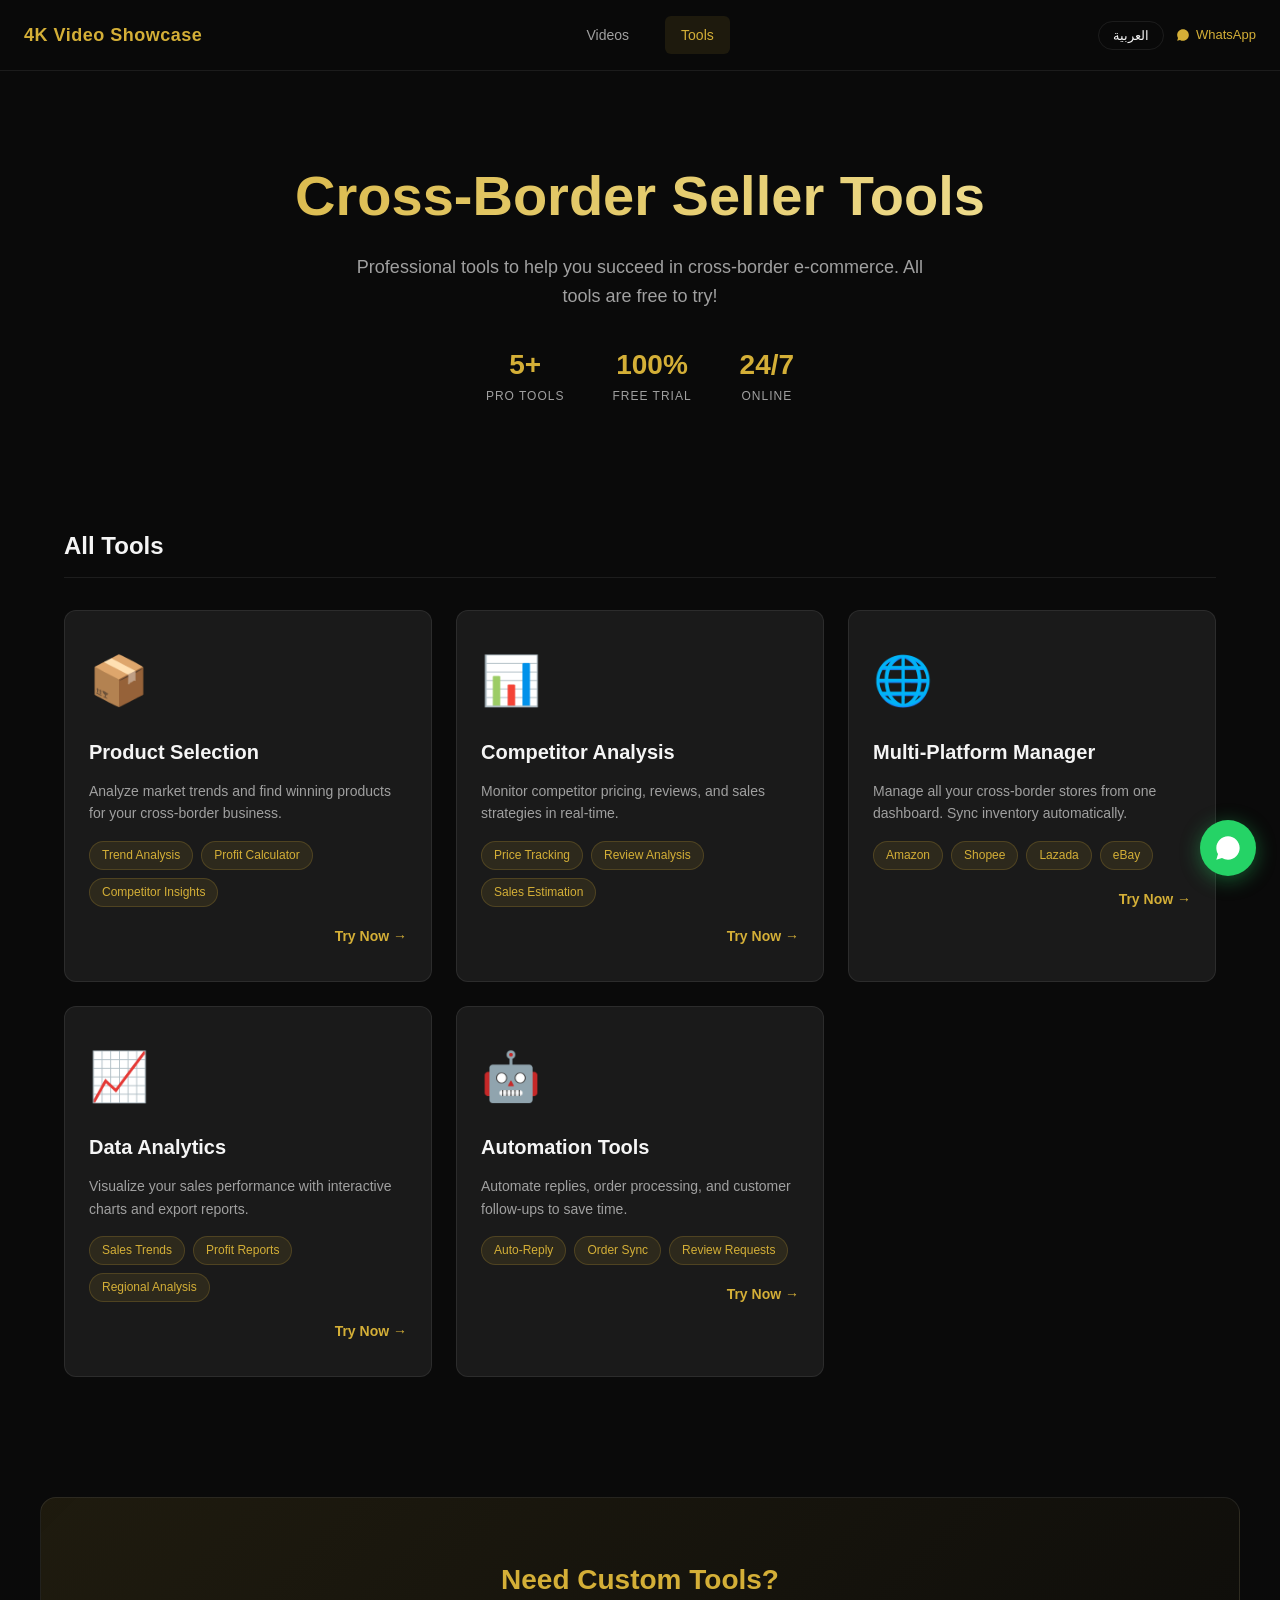
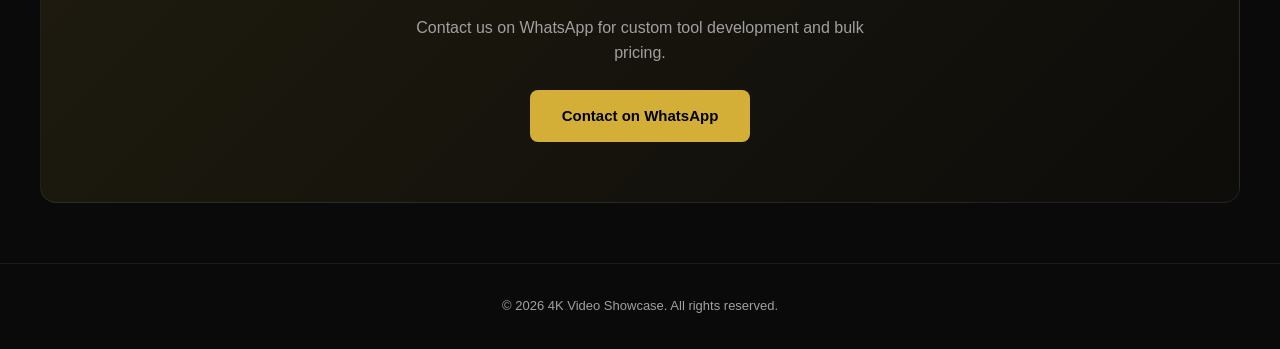
==== tools.html @ 22222b8b "feat: add cross-border tools page with responsive design" ====
<!DOCTYPE html>
<html lang="en" dir="ltr">
<head>
  <meta charset="UTF-8">
  <meta name="viewport" content="width=device-width, initial-scale=1.0">
  <title>Loading...</title>
  <link rel="stylesheet" href="style.css">
  <link rel="stylesheet" href="tools.css">
</head>
<body>
  <div class="lang-loading">Loading...</div>
  
  <script>
    // 立即读取 config 注入页面
    (async function() {
      try {
        const [configRes, productsRes] = await Promise.all([
          fetch('config.json'),
          fetch('data/products.json')
        ]);
        const config = await configRes.json();
        const products = await productsRes.json();
        renderToolsPage(config, products);
      } catch (e) {
        document.body.innerHTML = '<div style="padding:40px;text-align:center;color:#888">Site is being updated. Please refresh in a moment.</div>';
      }
    })();

    function renderToolsPage(config, products) {
      const lang = localStorage.getItem('lang') || 'en';
      const t = (en, ar) => lang === 'ar' ? ar : en;
      const dir = lang === 'ar' ? 'rtl' : 'ltr';
      
      document.documentElement.lang = lang;
      document.documentElement.dir = dir;
      document.title = t('Cross-Border Tools - ', 'أدوات التجارة العابرة للحدود - ') + config.site['name_' + lang];
      
      // Facebook Pixel
      if (config.facebook.pixel_id) {
        const noscript = document.createElement('noscript');
        noscript.innerHTML = '<img height="1" width="1" alt="" src="https://www.facebook.com/tr?id=' + config.facebook.pixel_id + '&ev=PageView&noscript=1"/>';
        document.head.appendChild(noscript);
      }

      const toolCards = [
        {
          id: 'product-selection',
          icon: '📦',
          title_en: 'Product Selection',
          title_ar: 'اختيار المنتج',
          desc_en: 'Analyze market trends and find winning products for your cross-border business.',
          desc_ar: 'تحليل اتجاهات السوق والعثور على المنتجات الرابحة لعملك التجاري العابر للحدود.',
          features_en: ['Trend Analysis', 'Profit Calculator', 'Competitor Insights'],
          features_ar: ['تحليل الاتجاهات', 'حاسبة الأرباح', 'رؤى المنافسين']
        },
        {
          id: 'competitor-analysis',
          icon: '📊',
          title_en: 'Competitor Analysis',
          title_ar: 'تحليل المنافسين',
          desc_en: 'Monitor competitor pricing, reviews, and sales strategies in real-time.',
          desc_ar: 'راقب تسعير المنافسين والمراجعات واستراتيجيات المبيعات في الوقت الفعلي.',
          features_en: ['Price Tracking', 'Review Analysis', 'Sales Estimation'],
          features_ar: ['تتبع السعر', 'تحليل المراجعات', 'تقدير المبيعات']
        },
        {
          id: 'multi-platform',
          icon: '🌐',
          title_en: 'Multi-Platform Manager',
          title_ar: 'مدير متعدد المنصات',
          desc_en: 'Manage all your cross-border stores from one dashboard. Sync inventory automatically.',
          desc_ar: 'أدر جميع متاجرك العابرة للحدود من لوحة تحكم واحدة. مزامنة المخزون تلقائياً.',
          features_en: ['Amazon', 'Shopee', 'Lazada', 'eBay'],
          features_ar: ['أمازون', 'شوبي', 'لازادا', 'إيبي']
        },
        {
          id: 'data-analysis',
          icon: '📈',
          title_en: 'Data Analytics',
          title_ar: 'تحليلات البيانات',
          desc_en: 'Visualize your sales performance with interactive charts and export reports.',
          desc_ar: 'تصور أداء مبيعاتك مع المخططات التفاعلية وتصدير التقارير.',
          features_en: ['Sales Trends', 'Profit Reports', 'Regional Analysis'],
          features_ar: ['اتجاهات المبيعات', 'تقارير الأرباح', 'التحليل الإقليمي']
        },
        {
          id: 'automation',
          icon: '🤖',
          title_en: 'Automation Tools',
          title_ar: 'أدوات الأتمتة',
          desc_en: 'Automate replies, order processing, and customer follow-ups to save time.',
          desc_ar: 'أتمتة الردود ومعالجة الطلبات ومتابعة العملاء لتوفير الوقت.',
          features_en: ['Auto-Reply', 'Order Sync', 'Review Requests'],
          features_ar: ['الرد التلقائي', 'مزامنة الطلبات', 'طلبات المراجعة']
        }
      ];

      const toolCardHTML = (tool) => `
        <div class="tool-card" data-id="${tool.id}" onclick="openTool('${tool.id}')">
          <div class="tool-icon">${tool.icon}</div>
          <h3>${t(tool.title_en, tool.title_ar)}</h3>
          <p>${t(tool.desc_en, tool.desc_ar)}</p>
          <div class="tool-features">
            ${t(tool.features_en, tool.features_ar).map(f => `<span class="feature-tag">${f}</span>`).join('')}
          </div>
          <div class="tool-action">
            <span class="btn-try">${t('Try Now', 'جرب الآن')} →</span>
          </div>
        </div>
      `;

      document.body.innerHTML = `
        <header class="topbar">
          <div class="logo">${config.site['name_' + lang]}</div>
          <nav class="topbar-nav">
            <a href="index.html" class="nav-link">${t('Videos', 'الفيديوهات')}</a>
            <a href="tools.html" class="nav-link active">${t('Tools', 'الأدوات')}</a>
          </nav>
          <div class="topbar-actions">
            <button class="lang-toggle" onclick="toggleLang()">
              ${lang === 'en' ? 'العربية' : 'English'}
            </button>
            <a class="wa-top" target="_blank" rel="noopener" href="${config.contact.whatsapp_url}">
              <svg viewBox="0 0 24 24" width="14" height="14" fill="currentColor"><path d="M17.472 14.382c-.297-.149-1.758-.867-2.03-.967-.273-.099-.471-.148-.67.15-.197.297-.767.966-.94 1.164-.173.199-.347.223-.644.075-.297-.15-1.255-.463-2.39-1.475-.883-.788-1.48-1.761-1.653-2.059-.173-.297-.018-.458.13-.606.134-.133.298-.347.446-.52.149-.174.198-.298.298-.497.099-.198.05-.371-.025-.52-.075-.149-.669-1.612-.916-2.207-.242-.579-.487-.5-.669-.51-.173-.008-.371-.01-.57-.01-.198 0-.52.074-.792.372-.272.297-1.04 1.016-1.04 2.479 0 1.462 1.065 2.875 1.213 3.074.149.198 2.096 3.2 5.077 4.487.709.306 1.262.489 1.694.625.712.227 1.36.195 1.871.118.571-.085 1.758-.719 2.006-1.413.248-.694.248-1.289.173-1.413-.074-.124-.272-.198-.57-.347z"/><path d="M12 2C6.477 2 2 6.477 2 12c0 1.89.525 3.66 1.438 5.168L2 22l4.832-1.438A9.955 9.955 0 0012 22c5.523 0 10-4.477 10-10S17.523 2 12 2z"/></svg>
              ${t('WhatsApp', 'واتساب')}
            </a>
          </div>
        </header>

        <section class="hero-tools">
          <h1>${t('Cross-Border Seller Tools', 'أدوات بائع التجارة العابرة للحدود')}</h1>
          <p>${t('Professional tools to help you succeed in cross-border e-commerce. All tools are free to try!', 'أدوات احترافية لمساعدتك في النجاح في التجارة الإلكترونية العابرة للحدود. جميع الأدوات مجانية للتجربة!')}</p>
          <div class="hero-stats">
            <div><strong>5+</strong><span>${t('Pro Tools', 'أدوات احترافية')}</span></div>
            <div><strong>100%</strong><span>${t('Free Trial', 'تجربة مجانية')}</span></div>
            <div><strong>24/7</strong><span>${t('Online', 'متوافر عبر الإنترنت')}</span></div>
          </div>
        </section>

        <section class="section">
          <h2 class="section-title">${t('All Tools', 'جميع الأدوات')}</h2>
          <div class="tools-grid" id="tools-grid">
            ${toolCards.map(toolCardHTML).join('')}
          </div>
        </section>

        <div class="tool-modal" id="tool-modal">
          <div class="modal-content">
            <button class="modal-close" onclick="closeTool()">×</button>
            <div class="modal-body" id="modal-body"></div>
          </div>
        </div>

        <section class="cta-section">
          <h2>${t('Need Custom Tools?', 'تحتاج أدوات مخصصة؟')}</h2>
          <p>${t('Contact us on WhatsApp for custom tool development and bulk pricing.', 'تواصل معنا عبر واتساب لتطوير أدوات مخصصة وأسعار الجملة.')}</p>
          <a class="btn-cta" target="_blank" rel="noopener" href="${config.contact.whatsapp_url}?text=${encodeURIComponent(t('Hi, I need custom cross-border tools', 'مرحباً، أحتاج أدوات تجارة عابرة للحدود مخصصة'))}">
            ${t('Contact on WhatsApp', 'تواصل عبر واتساب')}
          </a>
        </section>

        <footer>
          <p>© ${new Date().getFullYear()} ${config.site['name_' + lang]}. ${t('All rights reserved.', 'جميع الحقوق محفوظة.')}</p>
        </footer>

        <a class="wa-float" target="_blank" rel="noopener" href="${config.contact.whatsapp_url}?text=${encodeURIComponent(t('Hi, I am interested in your tools', 'مرحباً، أنا مهتم بأدواتكم'))}" onclick="trackContact()" aria-label="WhatsApp">
          <svg viewBox="0 0 24 24" width="28" height="28" fill="white"><path d="M17.472 14.382c-.297-.149-1.758-.867-2.03-.967-.273-.099-.471-.148-.67.15-.197.297-.767.966-.94 1.164-.173.199-.347.223-.644.075-.297-.15-1.255-.463-2.39-1.475-.883-.788-1.48-1.761-1.653-2.059-.173-.297-.018-.458.13-.606.134-.133.298-.347.446-.52.149-.174.198-.298.298-.497.099-.198.05-.371-.025-.52-.075-.149-.669-1.612-.916-2.207-.242-.579-.487-.5-.669-.51-.173-.008-.371-.01-.57-.01-.198 0-.52.074-.792.372-.272.297-1.04 1.016-1.04 2.479 0 1.462 1.065 2.875 1.213 3.074.149.198 2.096 3.2 5.077 4.487.709.306 1.262.489 1.694.625.712.227 1.36.195 1.871.118.571-.085 1.758-.719 2.006-1.413.248-.694.248-1.289.173-1.413-.074-.124-.272-.198-.57-.347z"/><path d="M12 2C6.477 2 2 6.477 2 12c0 1.89.525 3.66 1.438 5.168L2 22l4.832-1.438A9.955 9.955 0 0012 22c5.523 0 10-4.477 10-10S17.523 2 12 2z"/></svg>
        </a>
      `;

      // 为 toolCards 添加 map 函数的 polyfill（如果需要）
      // 实际上在上面模板字符串中已经处理了
    }

    function toggleLang() {
      const cur = localStorage.getItem('lang') || 'en';
      localStorage.setItem('lang', cur === 'en' ? 'ar' : 'en');
      location.reload();
    }

    function openTool(toolId) {
      const lang = localStorage.getItem('lang') || 'en';
      const t = (en, ar) => lang === 'ar' ? ar : en;
      
      const toolContents = {
        'product-selection': {
          title_en: 'Product Selection Tool',
          title_ar: 'أداة اختيار المنتج',
          content: `
            <h2>${t('Product Selection Tool', 'أداة اختيار المنتج')}</h2>
            <div class="tool-form">
              <div class="form-group">
                <label>${t('Product Category', 'فئة المنتج')}</label>
                <select>
                  <option>${t('Electronics', 'إلكترونيات')}</option>
                  <option>${t('Fashion', 'أزياء')}</option>
                  <option>${t('Home & Garden', 'منزل وحديقة')}</option>
                  <option>${t('Beauty & Health', 'جمال وصحة')}</option>
                </select>
              </div>
              <div class="form-group">
                <label>${t('Target Market', 'السوق المستهدف')}</label>
                <select>
                  <option>USA</option>
                  <option>UAE</option>
                  <option>Saudi Arabia</option>
                  <option>Europe</option>
                </select>
              </div>
              <div class="form-group">
                <label>${t('Price Range (USD)', 'نطاق السعر (دولار)')}</label>
                <input type="range" min="0" max="1000" value="100">
              </div>
              <button class="btn-cta" onclick="showToolResult('product-selection')">${t('Analyze', 'تحليل')}</button>
            </div>
            <div id="tool-result"></div>
          `
        },
        'competitor-analysis': {
          title_en: 'Competitor Analysis Tool',
          title_ar: 'أداة تحليل المنافسين',
          content: `
            <h2>${t('Competitor Analysis Tool', 'أداة تحليل المنافسين')}</h2>
            <div class="tool-form">
              <div class="form-group">
                <label>${t('Competitor Store URL', 'رابط متجر المنافس')}</label>
                <input type="text" placeholder="https://...">
              </div>
              <div class="form-group">
                <label>${t('Platform', 'المنصة')}</label>
                <select>
                  <option>Amazon</option>
                  <option>Shopee</option>
                  <option>Lazada</option>
                  <option>eBay</option>
                </select>
              </div>
              <button class="btn-cta" onclick="showToolResult('competitor-analysis')">${t('Analyze', 'تحليل')}</button>
            </div>
            <div id="tool-result"></div>
          `
        },
        'multi-platform': {
          title_en: 'Multi-Platform Manager',
          title_ar: 'مدير متعدد المنصات',
          content: `
            <h2>${t('Multi-Platform Manager', 'مدير متعدد المنصات')}</h2>
            <div class="tool-form">
              <p style="color:var(--text-dim);margin-bottom:20px">${t('Connect your stores to manage them from one place.', 'اربط متاجرك لإدارتها من مكان واحد.')}</p>
              <div class="platform-cards">
                <div class="platform-card">
                  <h3>Amazon</h3>
                  <button class="btn-connect">${t('Connect', 'اربط')}</button>
                </div>
                <div class="platform-card">
                  <h3>Shopee</h3>
                  <button class="btn-connect">${t('Connect', 'اربط')}</button>
                </div>
                <div class="platform-card">
                  <h3>Lazada</h3>
                  <button class="btn-connect">${t('Connect', 'اربط')}</button>
                </div>
                <div class="platform-card">
                  <h3>eBay</h3>
                  <button class="btn-connect">${t('Connect', 'اربط')}</button>
                </div>
              </div>
            </div>
          `
        },
        'data-analysis': {
          title_en: 'Data Analytics Tool',
          title_ar: 'أداة تحليل البيانات',
          content: `
            <h2>${t('Data Analytics Tool', 'أداة تحليل البيانات')}</h2>
            <div class="tool-form">
              <div class="form-group">
                <label>${t('Upload Sales Data (CSV)', 'ارفع بيانات المبيعات (CSV)')}</label>
                <input type="file" accept=".csv">
              </div>
              <div class="form-group">
                <label>${t('Analysis Type', 'نوع التحليل')}</label>
                <select>
                  <option>${t('Sales Trend', 'اتجاه المبيعات')}</option>
                  <option>${t('Profit Analysis', 'تحليل الأرباح')}</option>
                  <option>${t('Regional Distribution', 'التوزيع الإقليمي')}</option>
                </select>
              </div>
              <button class="btn-cta" onclick="showToolResult('data-analysis')">${t('Analyze', 'تحليل')}</button>
            </div>
            <div id="tool-result"></div>
          `
        },
        'automation': {
          title_en: 'Automation Tools',
          title_ar: 'أدوات الأتمتة',
          content: `
            <h2>${t('Automation Tools', 'أدوات الأتمتة')}</h2>
            <div class="tool-form">
              <div class="automation-options">
                <div class="auto-option">
                  <h3>${t('Auto-Reply', 'الرد التلقائي')}</h3>
                  <p>${t('Automatically reply to customer messages based on keywords.', 'الرد تلقائياً على رسائل العملاء بناءً على الكلمات المفتاحية.')}</p>
                  <button class="btn-connect">${t('Setup', 'إعداد')}</button>
                </div>
                <div class="auto-option">
                  <h3>${t('Order Sync', 'مزامنة الطلبات')}</h3>
                  <p>${t('Sync orders from all platforms to one dashboard.', 'مزامنة الطلبات من جميع المنصات إلى لوحة تحكم واحدة.')}</p>
                  <button class="btn-connect">${t('Setup', 'إعداد')}</button>
                </div>
                <div class="auto-option">
                  <h3>${t('Review Request', 'طلب مراجعة')}</h3>
                  <p>${t('Automatically send review request emails to customers.', 'إرسال رسائل طلب مراجعة للعملاء تلقائياً.')}</p>
                  <button class="btn-connect">${t('Setup', 'إعداد')}</button>
                </div>
              </div>
            </div>
          `
        }
      };

      const tool = toolContents[toolId];
      if (!tool) return;

      document.getElementById('modal-body').innerHTML = tool.content;
      document.getElementById('tool-modal').classList.add('active');
    }

    function closeTool() {
      document.getElementById('tool-modal').classList.remove('active');
    }

    function showToolResult(toolId) {
      const lang = localStorage.getItem('lang') || 'en';
      const t = (en, ar) => lang === 'ar' ? ar : en;
      
      document.getElementById('tool-result').innerHTML = `
        <div class="result-box">
          <h3>${t('Analysis Result', 'نتيجة التحليل')}</h3>
          <p style="color:var(--text-dim)">${t('This is a demo result. Contact us on WhatsApp to get full access to this tool.', 'هذه نتيجة تجريبية. تواصل معنا عبر واتساب للحصول على الوصول الكامل لهذه الأدة.')}</p>
          <div style="margin-top:20px;padding:20px;background:var(--card);border-radius:8px;">
            <p>📊 ${t('Sample data visualization would appear here.', 'عرض بيانات تجريبي سيظهر هنا.')}</p>
          </div>
          <a class="btn-cta" style="margin-top:20px;display:inline-block" target="_blank" href="#" onclick="trackLead()">
            ${t('Get Full Access on WhatsApp', 'احصل على الوصول الكامل عبر واتساب')}
          </a>
        </div>
      `;
    }

    function trackLead() {
      if (typeof fbq !== 'undefined') {
        fbq('track', 'Lead');
      }
    }

    function trackContact() {
      if (typeof fbq !== 'undefined') {
        fbq('track', 'Contact');
      }
    }

    // 关闭模态框当点击背景
    document.addEventListener('click', function(e) {
      if (e.target.classList.contains('tool-modal')) {
        closeTool();
      }
    });
  </script>

  <script>
    // Facebook Pixel init
    (function() {
      fetch('config.json').then(r => r.json()).then(cfg => {
        const id = cfg.facebook.pixel_id;
        if (!id) return;
        !function(f,b,e,v,n,t,s)
        {if(f.fbq)return;n=f.fbq=function(){n.callMethod?
        n.callMethod.apply(n,arguments):n.queue.push(arguments)};
        if(!f._fbq)f._fbq=n;n.push=n;n.loaded=!0;n.version='2.0';
        n.queue=[];t=b.createElement(e);t.async=!0;
        t.src=v;s=b.getElementsByTagName(e)[0];
        s.parentNode.insertBefore(t,s)}(window, document,'script',
        'https://connect.facebook.net/en_US/fbevents.js');
        fbq('init', id);
        fbq('track', 'PageView');
      });
    })();
  </script>
</body>
</html>
---- style.css ----
* { box-sizing: border-box; margin: 0; padding: 0; }

:root {
  --primary: #d4af37;
  --bg: #0a0a0a;
  --card: #1a1a1a;
  --card-hover: #252525;
  --text: #f5f5f5;
  --text-dim: #a0a0a0;
  --border: rgba(255,255,255,0.08);
}

html, body {
  font-family: -apple-system, BlinkMacSystemFont, 'Segoe UI', 'PingFang SC', 'Microsoft YaHei', 'Noto Sans Arabic', sans-serif;
  background: var(--bg);
  color: var(--text);
  line-height: 1.6;
  scroll-behavior: smooth;
}

body[dir="rtl"] {
  font-family: 'Noto Sans Arabic', 'Segoe UI', sans-serif;
}

.lang-loading {
  display: flex;
  align-items: center;
  justify-content: center;
  height: 100vh;
  color: var(--text-dim);
  font-size: 14px;
}

/* Topbar */
.topbar {
  position: sticky;
  top: 0;
  z-index: 100;
  display: flex;
  justify-content: space-between;
  align-items: center;
  padding: 16px 24px;
  background: rgba(10,10,10,0.95);
  backdrop-filter: blur(10px);
  border-bottom: 1px solid var(--border);
}

.logo {
  font-size: 18px;
  font-weight: 700;
  color: var(--primary);
  letter-spacing: 0.5px;
}

.topbar-actions {
  display: flex;
  align-items: center;
  gap: 12px;
}

.lang-toggle {
  background: transparent;
  color: var(--text);
  border: 1px solid var(--border);
  padding: 6px 14px;
  border-radius: 20px;
  font-size: 13px;
  cursor: pointer;
  transition: all 0.2s;
}
.lang-toggle:hover {
  border-color: var(--primary);
  color: var(--primary);
}

.wa-top {
  display: inline-flex;
  align-items: center;
  gap: 6px;
  color: var(--primary);
  text-decoration: none;
  font-size: 13px;
  font-weight: 500;
}

/* Hero */
.hero {
  text-align: center;
  padding: 80px 24px 60px;
  background:
    linear-gradient(180deg, rgba(10,10,10,0.55) 0%, rgba(10,10,10,0.75) 100%),
    url('https://images.unsplash.com/photo-1519681393786-04802d5d825f?w=1920&q=80') center/cover no-repeat;
  position: relative;
}

.hero h1 {
  font-size: clamp(32px, 5vw, 56px);
  font-weight: 700;
  margin-bottom: 12px;
  background: linear-gradient(135deg, var(--primary), #f5e7a3);
  -webkit-background-clip: text;
  background-clip: text;
  -webkit-text-fill-color: transparent;
  color: transparent;
}

.hero p {
  font-size: clamp(15px, 2vw, 18px);
  color: var(--text-dim);
  max-width: 600px;
  margin: 0 auto 32px;
}

.hero-stats {
  display: flex;
  justify-content: center;
  gap: 48px;
  flex-wrap: wrap;
}
.hero-stats > div {
  display: flex;
  flex-direction: column;
}
.hero-stats strong {
  font-size: 28px;
  color: var(--primary);
  font-weight: 700;
}
.hero-stats span {
  font-size: 12px;
  color: var(--text-dim);
  text-transform: uppercase;
  letter-spacing: 1px;
}

/* Sections */
.section {
  max-width: 1200px;
  margin: 0 auto;
  padding: 60px 24px;
}
.section-title {
  font-size: 24px;
  font-weight: 600;
  margin-bottom: 32px;
  padding-bottom: 12px;
  border-bottom: 1px solid var(--border);
  color: var(--text);
}

.search-box {
  margin-bottom: 24px;
}
.search-box input {
  width: 100%;
  max-width: 400px;
  padding: 12px 16px;
  background: var(--card);
  border: 1px solid var(--border);
  border-radius: 8px;
  color: var(--text);
  font-size: 14px;
  outline: none;
  transition: border-color 0.2s;
}
.search-box input:focus {
  border-color: var(--primary);
}

/* Grid */
.grid {
  display: grid;
  grid-template-columns: repeat(auto-fill, minmax(260px, 1fr));
  gap: 20px;
}

.card {
  background: var(--card);
  border: 1px solid var(--border);
  border-radius: 12px;
  overflow: hidden;
  transition: all 0.3s;
}
.card:hover {
  transform: translateY(-4px);
  border-color: var(--primary);
  background: var(--card-hover);
}

.thumb-wrap {
  position: relative;
  aspect-ratio: 16/9;
  overflow: hidden;
  background: #000;
}
.thumb-wrap img {
  width: 100%;
  height: 100%;
  object-fit: cover;
  transition: transform 0.5s;
}
.card:hover .thumb-wrap img {
  transform: scale(1.05);
}
.badge {
  position: absolute;
  top: 8px;
  left: 8px;
  background: var(--primary);
  color: #000;
  font-size: 11px;
  font-weight: 600;
  padding: 3px 8px;
  border-radius: 4px;
}
body[dir="rtl"] .badge { left: auto; right: 8px; }
.duration {
  position: absolute;
  bottom: 8px;
  right: 8px;
  background: rgba(0,0,0,0.85);
  color: #fff;
  font-size: 11px;
  padding: 3px 8px;
  border-radius: 4px;
  font-family: 'Courier New', monospace;
}
body[dir="rtl"] .duration { right: auto; left: 8px; }

.card-body {
  padding: 16px;
}
.card-body h3 {
  font-size: 15px;
  font-weight: 600;
  margin-bottom: 6px;
  color: var(--text);
  overflow: hidden;
  text-overflow: ellipsis;
  white-space: nowrap;
}
.card-body p {
  font-size: 13px;
  color: var(--text-dim);
  line-height: 1.5;
  margin-bottom: 12px;
  min-height: 38px;
}
.card-foot {
  display: flex;
  justify-content: space-between;
  align-items: center;
  padding-top: 12px;
  border-top: 1px solid var(--border);
}
.price {
  font-size: 20px;
  font-weight: 700;
  color: var(--primary);
}
.btn-wa {
  display: inline-flex;
  align-items: center;
  gap: 5px;
  background: var(--primary);
  color: #000;
  padding: 7px 14px;
  border-radius: 6px;
  text-decoration: none;
  font-size: 13px;
  font-weight: 600;
  transition: opacity 0.2s;
}
.btn-wa:hover { opacity: 0.85; }

/* CTA */
.cta-section {
  background: linear-gradient(135deg, rgba(212,175,55,0.1), rgba(212,175,55,0.02));
  border: 1px solid var(--border);
  border-radius: 16px;
  max-width: 1200px;
  margin: 60px auto;
  padding: 60px 24px;
  text-align: center;
}
.cta-section h2 {
  font-size: 28px;
  margin-bottom: 12px;
  color: var(--primary);
}
.cta-section p {
  color: var(--text-dim);
  margin-bottom: 24px;
  max-width: 500px;
  margin-left: auto;
  margin-right: auto;
}
.btn-cta {
  display: inline-block;
  background: var(--primary);
  color: #000;
  padding: 14px 32px;
  border-radius: 8px;
  text-decoration: none;
  font-weight: 600;
  font-size: 15px;
  transition: transform 0.2s;
}
.btn-cta:hover { transform: translateY(-2px); }

footer {
  text-align: center;
  padding: 32px 24px;
  color: var(--text-dim);
  font-size: 13px;
  border-top: 1px solid var(--border);
  margin-top: 40px;
}

/* Floating WhatsApp */
.wa-float {
  position: fixed;
  bottom: 24px;
  right: 24px;
  width: 56px;
  height: 56px;
  background: #25D366;
  border-radius: 50%;
  display: flex;
  align-items: center;
  justify-content: center;
  box-shadow: 0 4px 20px rgba(37,211,102,0.4);
  z-index: 99;
  transition: transform 0.2s;
  text-decoration: none;
}
.wa-float:hover { transform: scale(1.1); }
body[dir="rtl"] .wa-float { right: auto; left: 24px; }

/* Mobile */
@media (max-width: 640px) {
  .hero { padding: 60px 20px 40px; }
  .section { padding: 40px 16px; }
  .topbar { padding: 12px 16px; }
  .logo { font-size: 16px; }
  .hero-stats { gap: 32px; }
  .grid { grid-template-columns: repeat(auto-fill, minmax(160px, 1fr)); gap: 12px; }
  .card-body { padding: 12px; }
  .card-body h3 { font-size: 14px; }
  .card-body p { font-size: 12px; min-height: 32px; }
  .price { font-size: 17px; }
  .btn-wa { padding: 6px 10px; font-size: 12px; }
}
---- tools.css ----
/* Tools Page Specific Styles */

/* Navigation */
.topbar-nav {
  display: flex;
  gap: 20px;
  align-items: center;
}

.nav-link {
  color: var(--text-dim);
  text-decoration: none;
  font-size: 14px;
  font-weight: 500;
  padding: 8px 16px;
  border-radius: 6px;
  transition: all 0.2s;
}

.nav-link:hover {
  color: var(--text);
  background: rgba(255,255,255,0.05);
}

.nav-link.active {
  color: var(--primary);
  background: rgba(212,175,55,0.1);
}

body[dir="rtl"] .topbar-nav {
  flex-direction: row-reverse;
}

/* Hero Tools */
.hero-tools {
  text-align: center;
  padding: 80px 24px 60px;
  background:
    linear-gradient(180deg, rgba(10,10,10,0.7) 0%, rgba(10,10,10,0.85) 100%),
    url('https://images.unsplash.com/photo-1451187580459-43490279c0fa?w=1920&q=80') center/cover no-repeat;
  position: relative;
}

.hero-tools h1 {
  font-size: clamp(32px, 5vw, 56px);
  font-weight: 700;
  margin-bottom: 12px;
  background: linear-gradient(135deg, var(--primary), #f5e7a3);
  -webkit-background-clip: text;
  background-clip: text;
  -webkit-text-fill-color: transparent;
  color: transparent;
}

.hero-tools p {
  font-size: clamp(15px, 2vw, 18px);
  color: var(--text-dim);
  max-width: 600px;
  margin: 0 auto 32px;
}

/* Tools Grid */
.tools-grid {
  display: grid;
  grid-template-columns: repeat(auto-fill, minmax(300px, 1fr));
  gap: 24px;
  margin-top: 32px;
}

/* Tool Card */
.tool-card {
  background: var(--card);
  border: 1px solid var(--border);
  border-radius: 12px;
  padding: 32px 24px;
  cursor: pointer;
  transition: all 0.3s;
  position: relative;
  overflow: hidden;
}

.tool-card::before {
  content: '';
  position: absolute;
  top: 0;
  left: 0;
  right: 0;
  height: 3px;
  background: linear-gradient(90deg, var(--primary), transparent);
  opacity: 0;
  transition: opacity 0.3s;
}

.tool-card:hover {
  transform: translateY(-4px);
  border-color: var(--primary);
  background: var(--card-hover);
}

.tool-card:hover::before {
  opacity: 1;
}

.tool-icon {
  font-size: 48px;
  margin-bottom: 16px;
  display: block;
}

.tool-card h3 {
  font-size: 20px;
  font-weight: 600;
  margin-bottom: 12px;
  color: var(--text);
}

.tool-card p {
  font-size: 14px;
  color: var(--text-dim);
  line-height: 1.6;
  margin-bottom: 16px;
}

.tool-features {
  display: flex;
  flex-wrap: wrap;
  gap: 8px;
  margin-bottom: 16px;
}

.feature-tag {
  display: inline-block;
  padding: 4px 12px;
  background: rgba(212,175,55,0.1);
  border: 1px solid rgba(212,175,55,0.2);
  border-radius: 20px;
  font-size: 12px;
  color: var(--primary);
}

.tool-action {
  text-align: right;
}

body[dir="rtl"] .tool-action {
  text-align: left;
}

.btn-try {
  color: var(--primary);
  font-size: 14px;
  font-weight: 600;
  transition: all 0.2s;
}

.tool-card:hover .btn-try {
  letter-spacing: 1px;
}

/* Modal */
.tool-modal {
  display: none;
  position: fixed;
  top: 0;
  left: 0;
  right: 0;
  bottom: 0;
  background: rgba(0,0,0,0.85);
  z-index: 1000;
  align-items: center;
  justify-content: center;
  padding: 24px;
}

.tool-modal.active {
  display: flex;
}

.modal-content {
  background: var(--card);
  border: 1px solid var(--border);
  border-radius: 16px;
  max-width: 800px;
  width: 100%;
  max-height: 90vh;
  overflow-y: auto;
  padding: 40px;
  position: relative;
}

.modal-close {
  position: absolute;
  top: 16px;
  right: 16px;
  background: transparent;
  border: none;
  color: var(--text-dim);
  font-size: 32px;
  cursor: pointer;
  width: 40px;
  height: 40px;
  display: flex;
  align-items: center;
  justify-content: center;
  border-radius: 50%;
  transition: all 0.2s;
}

body[dir="rtl"] .modal-close {
  right: auto;
  left: 16px;
}

.modal-close:hover {
  background: rgba(255,255,255,0.1);
  color: var(--text);
}

.modal-body h2 {
  font-size: 28px;
  font-weight: 700;
  margin-bottom: 24px;
  color: var(--primary);
}

/* Tool Form */
.tool-form {
  margin-top: 24px;
}

.form-group {
  margin-bottom: 20px;
}

.form-group label {
  display: block;
  font-size: 14px;
  font-weight: 500;
  color: var(--text);
  margin-bottom: 8px;
}

.form-group input[type="text"],
.form-group input[type="file"],
.form-group select {
  width: 100%;
  padding: 12px 16px;
  background: var(--bg);
  border: 1px solid var(--border);
  border-radius: 8px;
  color: var(--text);
  font-size: 14px;
  outline: none;
  transition: border-color 0.2s;
}

.form-group input[type="text"]:focus,
.form-group select:focus {
  border-color: var(--primary);
}

.form-group select {
  cursor: pointer;
}

.form-group input[type="range"] {
  width: 100%;
  margin-top: 8px;
}

/* Platform Cards */
.platform-cards {
  display: grid;
  grid-template-columns: repeat(auto-fill, minmax(200px, 1fr));
  gap: 16px;
  margin-top: 20px;
}

.platform-card {
  background: var(--bg);
  border: 1px solid var(--border);
  border-radius: 12px;
  padding: 24px;
  text-align: center;
  transition: all 0.3s;
}

.platform-card:hover {
  border-color: var(--primary);
  transform: translateY(-2px);
}

.platform-card h3 {
  font-size: 18px;
  font-weight: 600;
  margin-bottom: 16px;
  color: var(--text);
}

.btn-connect {
  background: var(--primary);
  color: #000;
  border: none;
  padding: 10px 24px;
  border-radius: 6px;
  font-size: 14px;
  font-weight: 600;
  cursor: pointer;
  transition: all 0.2s;
}

.btn-connect:hover {
  opacity: 0.85;
  transform: translateY(-1px);
}

/* Automation Options */
.automation-options {
  display: grid;
  grid-template-columns: repeat(auto-fill, minmax(250px, 1fr));
  gap: 20px;
  margin-top: 20px;
}

.auto-option {
  background: var(--bg);
  border: 1px solid var(--border);
  border-radius: 12px;
  padding: 24px;
  transition: all 0.3s;
}

.auto-option:hover {
  border-color: var(--primary);
}

.auto-option h3 {
  font-size: 18px;
  font-weight: 600;
  margin-bottom: 12px;
  color: var(--text);
}

.auto-option p {
  font-size: 14px;
  color: var(--text-dim);
  line-height: 1.6;
  margin-bottom: 16px;
}

/* Result Box */
.result-box {
  margin-top: 32px;
  padding: 24px;
  background: var(--bg);
  border: 1px solid var(--border);
  border-radius: 12px;
}

.result-box h3 {
  font-size: 20px;
  font-weight: 600;
  margin-bottom: 12px;
  color: var(--primary);
}

.result-box p {
  color: var(--text-dim);
  line-height: 1.6;
}

/* Mobile Responsive */
@media (max-width: 768px) {
  .topbar-nav {
    display: none;
  }
  
  .hero-tools {
    padding: 60px 20px 40px;
  }
  
  .tools-grid {
    grid-template-columns: 1fr;
    gap: 16px;
  }
  
  .tool-card {
    padding: 24px 20px;
  }
  
  .modal-content {
    padding: 24px 20px;
    margin: 12px;
  }
  
  .platform-cards {
    grid-template-columns: repeat(2, 1fr);
    gap: 12px;
  }
  
  .automation-options {
    grid-template-columns: 1fr;
    gap: 16px;
  }
}

@media (max-width: 480px) {
  .platform-cards {
    grid-template-columns: 1fr;
  }
  
  .hero-stats {
    gap: 24px;
  }
}

/* Loading Animation */
.loading-spinner {
  display: inline-block;
  width: 40px;
  height: 40px;
  border: 3px solid var(--border);
  border-top-color: var(--primary);
  border-radius: 50%;
  animation: spin 0.8s linear infinite;
}

@keyframes spin {
  to { transform: rotate(360deg); }
}

/* WhatsApp Button in Modal */
.modal-body .btn-cta {
  display: inline-block;
  margin-top: 20px;
  background: #25D366;
  color: white;
  padding: 14px 32px;
  border-radius: 8px;
  text-decoration: none;
  font-weight: 600;
  font-size: 15px;
  transition: transform 0.2s;
}

.modal-body .btn-cta:hover {
  transform: translateY(-2px);
}
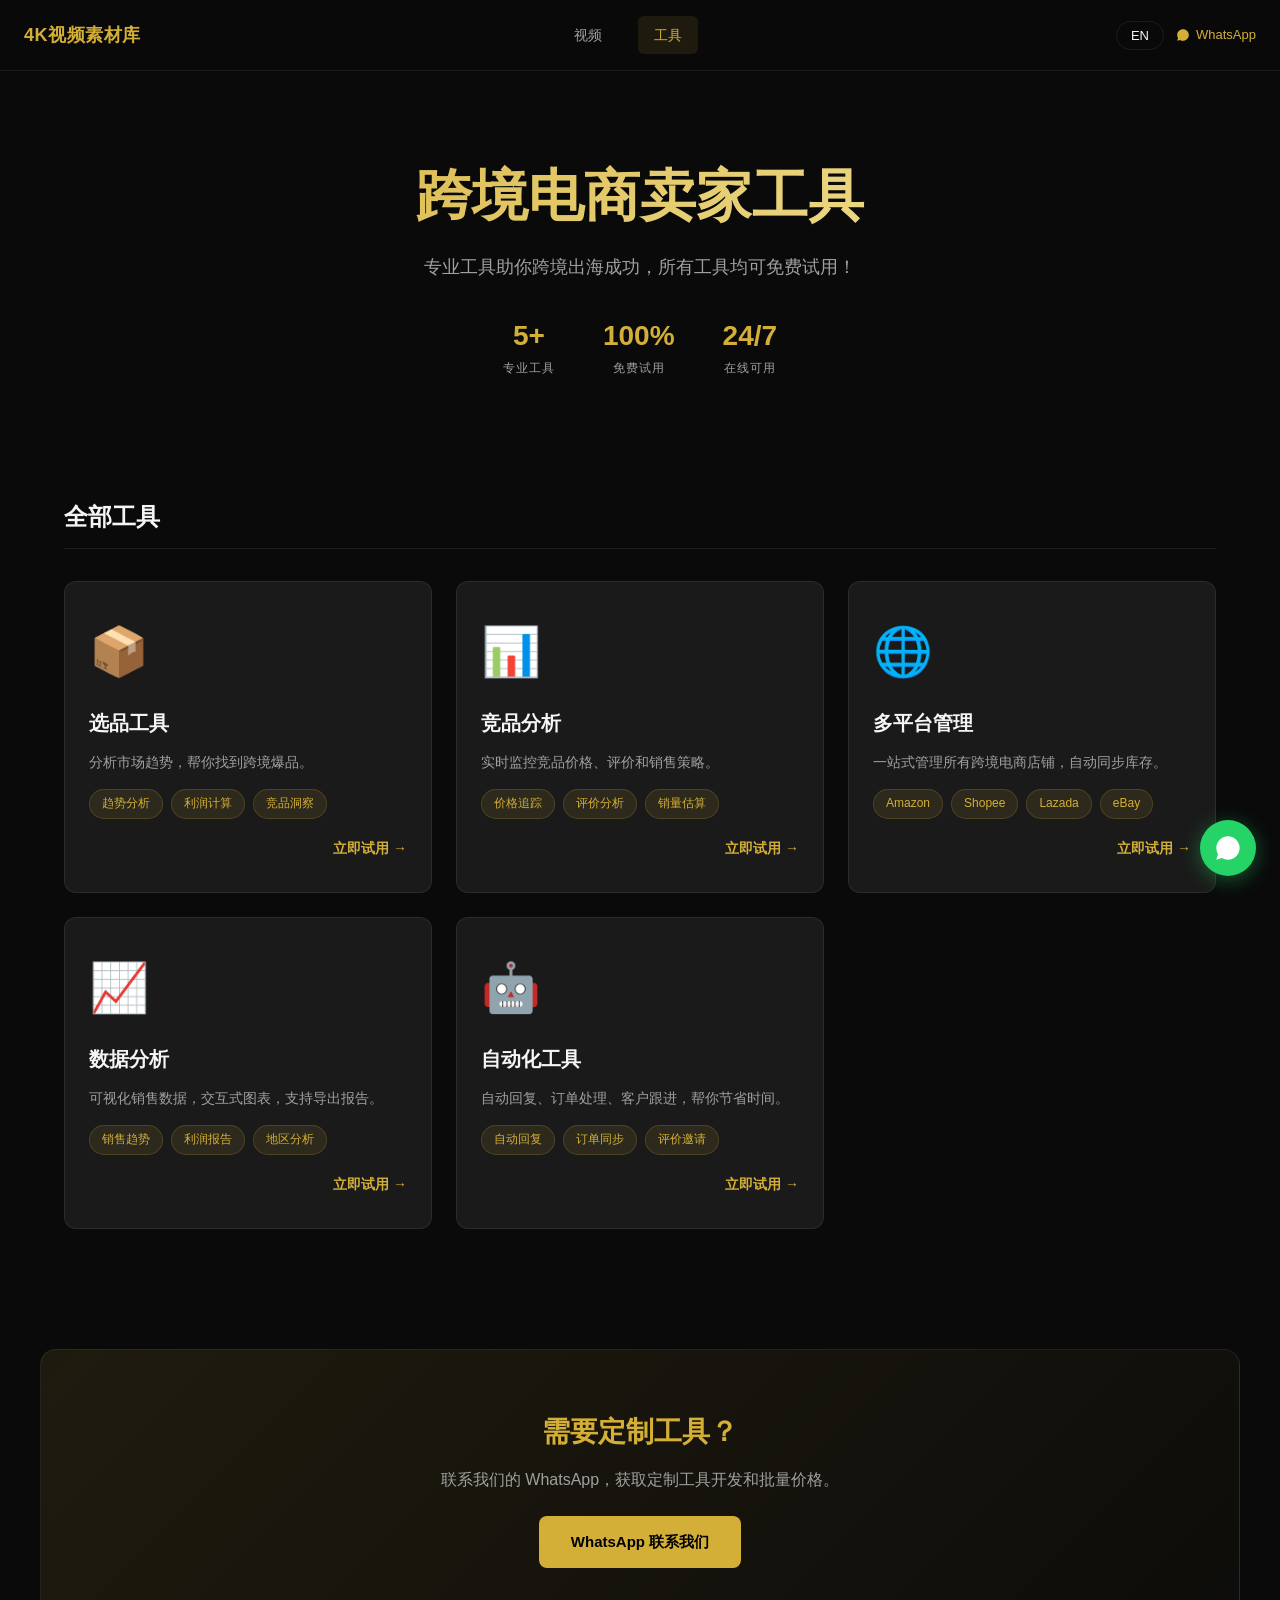
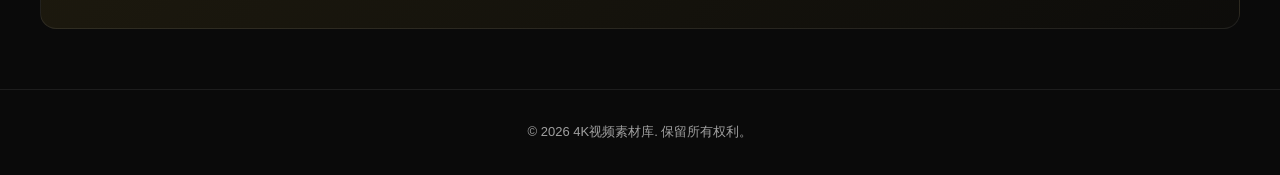
==== commit 33f83687: "feat: 中英文三语支持，中文为主语言" ====
--- a/tools.html
+++ b/tools.html
@@ -1,16 +1,24 @@
 <!DOCTYPE html>
-<html lang="en" dir="ltr">
+<html lang="zh" dir="ltr">
 <head>
   <meta charset="UTF-8">
   <meta name="viewport" content="width=device-width, initial-scale=1.0">
-  <title>Loading...</title>
+  <title>加载中...</title>
   <link rel="stylesheet" href="style.css">
   <link rel="stylesheet" href="tools.css">
 </head>
 <body>
-  <div class="lang-loading">Loading...</div>
-  
+  <div class="lang-loading">加载中...</div>
+
   <script>
+    // 语言辅助函数：zh=中文, en=英文, ar=阿拉伯语
+    function t(zh, en, ar) {
+      const lang = localStorage.getItem('lang') || 'zh';
+      if (lang === 'ar') return ar;
+      if (lang === 'en') return en;
+      return zh;
+    }
+
     // 立即读取 config 注入页面
     (async function() {
       try {
@@ -22,19 +30,18 @@
         const products = await productsRes.json();
         renderToolsPage(config, products);
       } catch (e) {
-        document.body.innerHTML = '<div style="padding:40px;text-align:center;color:#888">Site is being updated. Please refresh in a moment.</div>';
+        document.body.innerHTML = '<div style="padding:40px;text-align:center;color:#888">网站更新中，请稍后刷新。</div>';
       }
     })();
 
     function renderToolsPage(config, products) {
-      const lang = localStorage.getItem('lang') || 'en';
-      const t = (en, ar) => lang === 'ar' ? ar : en;
+      const lang = localStorage.getItem('lang') || 'zh';
       const dir = lang === 'ar' ? 'rtl' : 'ltr';
-      
-      document.documentElement.lang = lang;
+
+      document.documentElement.lang = lang === 'zh' ? 'zh-CN' : lang;
       document.documentElement.dir = dir;
-      document.title = t('Cross-Border Tools - ', 'أدوات التجارة العابرة للحدود - ') + config.site['name_' + lang];
-      
+      document.title = t(config.site.name_zh, config.site.name_en, config.site.name_zh) + t(' - 跨境工具', ' - Cross-Border Tools', ' - أدوات التجارة العابرة للحدود');
+
       // Facebook Pixel
       if (config.facebook.pixel_id) {
         const noscript = document.createElement('noscript');
@@ -46,50 +53,65 @@
         {
           id: 'product-selection',
           icon: '📦',
+          title_zh: '选品工具',
           title_en: 'Product Selection',
           title_ar: 'اختيار المنتج',
+          desc_zh: '分析市场趋势，帮你找到跨境爆品。',
           desc_en: 'Analyze market trends and find winning products for your cross-border business.',
           desc_ar: 'تحليل اتجاهات السوق والعثور على المنتجات الرابحة لعملك التجاري العابر للحدود.',
+          features_zh: ['趋势分析', '利润计算', '竞品洞察'],
           features_en: ['Trend Analysis', 'Profit Calculator', 'Competitor Insights'],
           features_ar: ['تحليل الاتجاهات', 'حاسبة الأرباح', 'رؤى المنافسين']
         },
         {
           id: 'competitor-analysis',
           icon: '📊',
+          title_zh: '竞品分析',
           title_en: 'Competitor Analysis',
           title_ar: 'تحليل المنافسين',
+          desc_zh: '实时监控竞品价格、评价和销售策略。',
           desc_en: 'Monitor competitor pricing, reviews, and sales strategies in real-time.',
           desc_ar: 'راقب تسعير المنافسين والمراجعات واستراتيجيات المبيعات في الوقت الفعلي.',
+          features_zh: ['价格追踪', '评价分析', '销量估算'],
           features_en: ['Price Tracking', 'Review Analysis', 'Sales Estimation'],
           features_ar: ['تتبع السعر', 'تحليل المراجعات', 'تقدير المبيعات']
         },
         {
           id: 'multi-platform',
           icon: '🌐',
+          title_zh: '多平台管理',
           title_en: 'Multi-Platform Manager',
           title_ar: 'مدير متعدد المنصات',
+          desc_zh: '一站式管理所有跨境电商店铺，自动同步库存。',
           desc_en: 'Manage all your cross-border stores from one dashboard. Sync inventory automatically.',
           desc_ar: 'أدر جميع متاجرك العابرة للحدود من لوحة تحكم واحدة. مزامنة المخزون تلقائياً.',
+          features_zh: ['Amazon', 'Shopee', 'Lazada', 'eBay'],
           features_en: ['Amazon', 'Shopee', 'Lazada', 'eBay'],
           features_ar: ['أمازون', 'شوبي', 'لازادا', 'إيبي']
         },
         {
           id: 'data-analysis',
           icon: '📈',
+          title_zh: '数据分析',
           title_en: 'Data Analytics',
           title_ar: 'تحليلات البيانات',
+          desc_zh: '可视化销售数据，交互式图表，支持导出报告。',
           desc_en: 'Visualize your sales performance with interactive charts and export reports.',
           desc_ar: 'تصور أداء مبيعاتك مع المخططات التفاعلية وتصدير التقارير.',
+          features_zh: ['销售趋势', '利润报告', '地区分析'],
           features_en: ['Sales Trends', 'Profit Reports', 'Regional Analysis'],
           features_ar: ['اتجاهات المبيعات', 'تقارير الأرباح', 'التحليل الإقليمي']
         },
         {
           id: 'automation',
           icon: '🤖',
+          title_zh: '自动化工具',
           title_en: 'Automation Tools',
           title_ar: 'أدوات الأتمتة',
+          desc_zh: '自动回复、订单处理、客户跟进，帮你节省时间。',
           desc_en: 'Automate replies, order processing, and customer follow-ups to save time.',
           desc_ar: 'أتمتة الردود ومعالجة الطلبات ومتابعة العملاء لتوفير الوقت.',
+          features_zh: ['自动回复', '订单同步', '评价邀请'],
           features_en: ['Auto-Reply', 'Order Sync', 'Review Requests'],
           features_ar: ['الرد التلقائي', 'مزامنة الطلبات', 'طلبات المراجعة']
         }
@@ -98,47 +120,47 @@
       const toolCardHTML = (tool) => `
         <div class="tool-card" data-id="${tool.id}" onclick="openTool('${tool.id}')">
           <div class="tool-icon">${tool.icon}</div>
-          <h3>${t(tool.title_en, tool.title_ar)}</h3>
-          <p>${t(tool.desc_en, tool.desc_ar)}</p>
+          <h3>${t(tool.title_zh, tool.title_en, tool.title_ar)}</h3>
+          <p>${t(tool.desc_zh, tool.desc_en, tool.desc_ar)}</p>
           <div class="tool-features">
-            ${t(tool.features_en, tool.features_ar).map(f => `<span class="feature-tag">${f}</span>`).join('')}
+            ${t(tool.features_zh, tool.features_en, tool.features_ar).map(f => `<span class="feature-tag">${f}</span>`).join('')}
           </div>
           <div class="tool-action">
-            <span class="btn-try">${t('Try Now', 'جرب الآن')} →</span>
+            <span class="btn-try">${t('立即试用', 'Try Now', 'جرب الآن')} →</span>
           </div>
         </div>
       `;
 
+      const langBtnText = lang === 'zh' ? 'EN' : (lang === 'en' ? 'العربية' : '中文');
+
       document.body.innerHTML = `
         <header class="topbar">
-          <div class="logo">${config.site['name_' + lang]}</div>
+          <div class="logo">${t(config.site.name_zh, config.site.name_en, config.site.name_zh)}</div>
           <nav class="topbar-nav">
-            <a href="index.html" class="nav-link">${t('Videos', 'الفيديوهات')}</a>
-            <a href="tools.html" class="nav-link active">${t('Tools', 'الأدوات')}</a>
+            <a href="index.html" class="nav-link">${t('视频', 'Videos', 'الفيديوهات')}</a>
+            <a href="tools.html" class="nav-link active">${t('工具', 'Tools', 'الأدوات')}</a>
           </nav>
           <div class="topbar-actions">
-            <button class="lang-toggle" onclick="toggleLang()">
-              ${lang === 'en' ? 'العربية' : 'English'}
-            </button>
+            <button class="lang-toggle" onclick="toggleLang()">${langBtnText}</button>
             <a class="wa-top" target="_blank" rel="noopener" href="${config.contact.whatsapp_url}">
               <svg viewBox="0 0 24 24" width="14" height="14" fill="currentColor"><path d="M17.472 14.382c-.297-.149-1.758-.867-2.03-.967-.273-.099-.471-.148-.67.15-.197.297-.767.966-.94 1.164-.173.199-.347.223-.644.075-.297-.15-1.255-.463-2.39-1.475-.883-.788-1.48-1.761-1.653-2.059-.173-.297-.018-.458.13-.606.134-.133.298-.347.446-.52.149-.174.198-.298.298-.497.099-.198.05-.371-.025-.52-.075-.149-.669-1.612-.916-2.207-.242-.579-.487-.5-.669-.51-.173-.008-.371-.01-.57-.01-.198 0-.52.074-.792.372-.272.297-1.04 1.016-1.04 2.479 0 1.462 1.065 2.875 1.213 3.074.149.198 2.096 3.2 5.077 4.487.709.306 1.262.489 1.694.625.712.227 1.36.195 1.871.118.571-.085 1.758-.719 2.006-1.413.248-.694.248-1.289.173-1.413-.074-.124-.272-.198-.57-.347z"/><path d="M12 2C6.477 2 2 6.477 2 12c0 1.89.525 3.66 1.438 5.168L2 22l4.832-1.438A9.955 9.955 0 0012 22c5.523 0 10-4.477 10-10S17.523 2 12 2z"/></svg>
-              ${t('WhatsApp', 'واتساب')}
+              ${t('WhatsApp', 'WhatsApp', 'واتساب')}
             </a>
           </div>
         </header>
 
         <section class="hero-tools">
-          <h1>${t('Cross-Border Seller Tools', 'أدوات بائع التجارة العابرة للحدود')}</h1>
-          <p>${t('Professional tools to help you succeed in cross-border e-commerce. All tools are free to try!', 'أدوات احترافية لمساعدتك في النجاح في التجارة الإلكترونية العابرة للحدود. جميع الأدوات مجانية للتجربة!')}</p>
+          <h1>${t('跨境电商卖家工具', 'Cross-Border Seller Tools', 'أدوات بائع التجارة العابرة للحدود')}</h1>
+          <p>${t('专业工具助你跨境出海成功，所有工具均可免费试用！', 'Professional tools to help you succeed in cross-border e-commerce. All tools are free to try!', 'أدوات احترافية لمساعدتك في النجاح في التجارة الإلكترونية العابرة للحدود. جميع الأدوات مجانية للتجربة!')}</p>
           <div class="hero-stats">
-            <div><strong>5+</strong><span>${t('Pro Tools', 'أدوات احترافية')}</span></div>
-            <div><strong>100%</strong><span>${t('Free Trial', 'تجربة مجانية')}</span></div>
-            <div><strong>24/7</strong><span>${t('Online', 'متوافر عبر الإنترنت')}</span></div>
+            <div><strong>5+</strong><span>${t('专业工具', 'Pro Tools', 'أدوات احترافية')}</span></div>
+            <div><strong>100%</strong><span>${t('免费试用', 'Free Trial', 'تجربة مجانية')}</span></div>
+            <div><strong>24/7</strong><span>${t('在线可用', 'Online', 'متوافر عبر الإنترنت')}</span></div>
           </div>
         </section>
 
         <section class="section">
-          <h2 class="section-title">${t('All Tools', 'جميع الأدوات')}</h2>
+          <h2 class="section-title">${t('全部工具', 'All Tools', 'جميع الأدوات')}</h2>
           <div class="tools-grid" id="tools-grid">
             ${toolCards.map(toolCardHTML).join('')}
           </div>
@@ -152,54 +174,53 @@
         </div>
 
         <section class="cta-section">
-          <h2>${t('Need Custom Tools?', 'تحتاج أدوات مخصصة؟')}</h2>
-          <p>${t('Contact us on WhatsApp for custom tool development and bulk pricing.', 'تواصل معنا عبر واتساب لتطوير أدوات مخصصة وأسعار الجملة.')}</p>
-          <a class="btn-cta" target="_blank" rel="noopener" href="${config.contact.whatsapp_url}?text=${encodeURIComponent(t('Hi, I need custom cross-border tools', 'مرحباً، أحتاج أدوات تجارة عابرة للحدود مخصصة'))}">
-            ${t('Contact on WhatsApp', 'تواصل عبر واتساب')}
+          <h2>${t('需要定制工具？', 'Need Custom Tools?', 'تحتاج أدوات مخصصة؟')}</h2>
+          <p>${t('联系我们的 WhatsApp，获取定制工具开发和批量价格。', 'Contact us on WhatsApp for custom tool development and bulk pricing.', 'تواصل معنا عبر واتساب لتطوير أدوات مخصصة وأسعار الجملة.')}</p>
+          <a class="btn-cta" target="_blank" rel="noopener" href="${config.contact.whatsapp_url}?text=${encodeURIComponent(t('你好，我需要定制跨境工具', 'Hi, I need custom cross-border tools', 'مرحباً، أحتاج أدوات تجارة عابرة للحدود مخصصة'))}">
+            ${t('WhatsApp 联系我们', 'Contact on WhatsApp', 'تواصل عبر واتساب')}
           </a>
         </section>
 
         <footer>
-          <p>© ${new Date().getFullYear()} ${config.site['name_' + lang]}. ${t('All rights reserved.', 'جميع الحقوق محفوظة.')}</p>
+          <p>© ${new Date().getFullYear()} ${t(config.site.name_zh, config.site.name_en, config.site.name_zh)}. ${t('保留所有权利。', 'All rights reserved.', 'جميع الحقوق محفوظة.')}</p>
         </footer>
 
-        <a class="wa-float" target="_blank" rel="noopener" href="${config.contact.whatsapp_url}?text=${encodeURIComponent(t('Hi, I am interested in your tools', 'مرحباً، أنا مهتم بأدواتكم'))}" onclick="trackContact()" aria-label="WhatsApp">
+        <a class="wa-float" target="_blank" rel="noopener" href="${config.contact.whatsapp_url}?text=${encodeURIComponent(t('你好，我对你们的工具感兴趣', 'Hi, I am interested in your tools', 'مرحباً، أنا مهتم بأدواتكم'))}" onclick="trackContact()" aria-label="WhatsApp">
           <svg viewBox="0 0 24 24" width="28" height="28" fill="white"><path d="M17.472 14.382c-.297-.149-1.758-.867-2.03-.967-.273-.099-.471-.148-.67.15-.197.297-.767.966-.94 1.164-.173.199-.347.223-.644.075-.297-.15-1.255-.463-2.39-1.475-.883-.788-1.48-1.761-1.653-2.059-.173-.297-.018-.458.13-.606.134-.133.298-.347.446-.52.149-.174.198-.298.298-.497.099-.198.05-.371-.025-.52-.075-.149-.669-1.612-.916-2.207-.242-.579-.487-.5-.669-.51-.173-.008-.371-.01-.57-.01-.198 0-.52.074-.792.372-.272.297-1.04 1.016-1.04 2.479 0 1.462 1.065 2.875 1.213 3.074.149.198 2.096 3.2 5.077 4.487.709.306 1.262.489 1.694.625.712.227 1.36.195 1.871.118.571-.085 1.758-.719 2.006-1.413.248-.694.248-1.289.173-1.413-.074-.124-.272-.198-.57-.347z"/><path d="M12 2C6.477 2 2 6.477 2 12c0 1.89.525 3.66 1.438 5.168L2 22l4.832-1.438A9.955 9.955 0 0012 22c5.523 0 10-4.477 10-10S17.523 2 12 2z"/></svg>
         </a>
       `;
-
-      // 为 toolCards 添加 map 函数的 polyfill（如果需要）
-      // 实际上在上面模板字符串中已经处理了
     }
 
     function toggleLang() {
-      const cur = localStorage.getItem('lang') || 'en';
-      localStorage.setItem('lang', cur === 'en' ? 'ar' : 'en');
+      const cur = localStorage.getItem('lang') || 'zh';
+      // 循环切换：中文 → 英文 → 阿拉伯语 → 中文
+      const next = cur === 'zh' ? 'en' : (cur === 'en' ? 'ar' : 'zh');
+      localStorage.setItem('lang', next);
       location.reload();
     }
 
     function openTool(toolId) {
-      const lang = localStorage.getItem('lang') || 'en';
-      const t = (en, ar) => lang === 'ar' ? ar : en;
-      
+      const lang = localStorage.getItem('lang') || 'zh';
+
       const toolContents = {
         'product-selection': {
+          title_zh: '选品工具',
           title_en: 'Product Selection Tool',
           title_ar: 'أداة اختيار المنتج',
           content: `
-            <h2>${t('Product Selection Tool', 'أداة اختيار المنتج')}</h2>
+            <h2>${t('选品工具', 'Product Selection Tool', 'أداة اختيار المنتج')}</h2>
             <div class="tool-form">
               <div class="form-group">
-                <label>${t('Product Category', 'فئة المنتج')}</label>
+                <label>${t('商品类目', 'Product Category', 'فئة المنتج')}</label>
                 <select>
-                  <option>${t('Electronics', 'إلكترونيات')}</option>
-                  <option>${t('Fashion', 'أزياء')}</option>
-                  <option>${t('Home & Garden', 'منزل وحديقة')}</option>
-                  <option>${t('Beauty & Health', 'جمال وصحة')}</option>
+                  <option>${t('电子产品', 'Electronics', 'إلكترونيات')}</option>
+                  <option>${t('时尚服饰', 'Fashion', 'أزياء')}</option>
+                  <option>${t('家居园艺', 'Home & Garden', 'منزل وحديقة')}</option>
+                  <option>${t('美妆健康', 'Beauty & Health', 'جمال وصحة')}</option>
                 </select>
               </div>
               <div class="form-group">
-                <label>${t('Target Market', 'السوق المستهدف')}</label>
+                <label>${t('目标市场', 'Target Market', 'السوق المستهدف')}</label>
                 <select>
                   <option>USA</option>
                   <option>UAE</option>
@@ -208,26 +229,27 @@
                 </select>
               </div>
               <div class="form-group">
-                <label>${t('Price Range (USD)', 'نطاق السعر (دولار)')}</label>
+                <label>${t('价格区间（美元）', 'Price Range (USD)', 'نطاق السعر (دولار)')}</label>
                 <input type="range" min="0" max="1000" value="100">
               </div>
-              <button class="btn-cta" onclick="showToolResult('product-selection')">${t('Analyze', 'تحليل')}</button>
+              <button class="btn-cta" onclick="showToolResult('product-selection')">${t('开始分析', 'Analyze', 'تحليل')}</button>
             </div>
             <div id="tool-result"></div>
           `
         },
         'competitor-analysis': {
+          title_zh: '竞品分析',
           title_en: 'Competitor Analysis Tool',
           title_ar: 'أداة تحليل المنافسين',
           content: `
-            <h2>${t('Competitor Analysis Tool', 'أداة تحليل المنافسين')}</h2>
+            <h2>${t('竞品分析工具', 'Competitor Analysis Tool', 'أداة تحليل المنافسين')}</h2>
             <div class="tool-form">
               <div class="form-group">
-                <label>${t('Competitor Store URL', 'رابط متجر المنافس')}</label>
+                <label>${t('竞品店铺链接', 'Competitor Store URL', 'رابط متجر المنافس')}</label>
                 <input type="text" placeholder="https://...">
               </div>
               <div class="form-group">
-                <label>${t('Platform', 'المنصة')}</label>
+                <label>${t('平台', 'Platform', 'المنصة')}</label>
                 <select>
                   <option>Amazon</option>
                   <option>Shopee</option>
@@ -235,83 +257,86 @@
                   <option>eBay</option>
                 </select>
               </div>
-              <button class="btn-cta" onclick="showToolResult('competitor-analysis')">${t('Analyze', 'تحليل')}</button>
+              <button class="btn-cta" onclick="showToolResult('competitor-analysis')">${t('开始分析', 'Analyze', 'تحليل')}</button>
             </div>
             <div id="tool-result"></div>
           `
         },
         'multi-platform': {
+          title_zh: '多平台管理',
           title_en: 'Multi-Platform Manager',
           title_ar: 'مدير متعدد المنصات',
           content: `
-            <h2>${t('Multi-Platform Manager', 'مدير متعدد المنصات')}</h2>
+            <h2>${t('多平台管理', 'Multi-Platform Manager', 'مدير متعدد المنصات')}</h2>
             <div class="tool-form">
-              <p style="color:var(--text-dim);margin-bottom:20px">${t('Connect your stores to manage them from one place.', 'اربط متاجرك لإدارتها من مكان واحد.')}</p>
+              <p style="color:var(--text-dim);margin-bottom:20px">${t('连接你的店铺，一站式管理。', 'Connect your stores to manage them from one place.', 'اربط متاجرك لإدارتها من مكان واحد.')}</p>
               <div class="platform-cards">
                 <div class="platform-card">
                   <h3>Amazon</h3>
-                  <button class="btn-connect">${t('Connect', 'اربط')}</button>
+                  <button class="btn-connect">${t('连接', 'Connect', 'اربط')}</button>
                 </div>
                 <div class="platform-card">
                   <h3>Shopee</h3>
-                  <button class="btn-connect">${t('Connect', 'اربط')}</button>
+                  <button class="btn-connect">${t('连接', 'Connect', 'اربط')}</button>
                 </div>
                 <div class="platform-card">
                   <h3>Lazada</h3>
-                  <button class="btn-connect">${t('Connect', 'اربط')}</button>
+                  <button class="btn-connect">${t('连接', 'Connect', 'اربط')}</button>
                 </div>
                 <div class="platform-card">
                   <h3>eBay</h3>
-                  <button class="btn-connect">${t('Connect', 'اربط')}</button>
+                  <button class="btn-connect">${t('连接', 'Connect', 'اربط')}</button>
                 </div>
               </div>
             </div>
           `
         },
         'data-analysis': {
+          title_zh: '数据分析',
           title_en: 'Data Analytics Tool',
           title_ar: 'أداة تحليل البيانات',
           content: `
-            <h2>${t('Data Analytics Tool', 'أداة تحليل البيانات')}</h2>
+            <h2>${t('数据分析工具', 'Data Analytics Tool', 'أداة تحليل البيانات')}</h2>
             <div class="tool-form">
               <div class="form-group">
-                <label>${t('Upload Sales Data (CSV)', 'ارفع بيانات المبيعات (CSV)')}</label>
+                <label>${t('上传销售数据（CSV）', 'Upload Sales Data (CSV)', 'ارفع بيانات المبيعات (CSV)')}</label>
                 <input type="file" accept=".csv">
               </div>
               <div class="form-group">
-                <label>${t('Analysis Type', 'نوع التحليل')}</label>
+                <label>${t('分析类型', 'Analysis Type', 'نوع التحليل')}</label>
                 <select>
-                  <option>${t('Sales Trend', 'اتجاه المبيعات')}</option>
-                  <option>${t('Profit Analysis', 'تحليل الأرباح')}</option>
-                  <option>${t('Regional Distribution', 'التوزيع الإقليمي')}</option>
+                  <option>${t('销售趋势', 'Sales Trend', 'اتجاه المبيعات')}</option>
+                  <option>${t('利润分析', 'Profit Analysis', 'تحليل الأرباح')}</option>
+                  <option>${t('地区分布', 'Regional Distribution', 'التوزيع الإقليمي')}</option>
                 </select>
               </div>
-              <button class="btn-cta" onclick="showToolResult('data-analysis')">${t('Analyze', 'تحليل')}</button>
+              <button class="btn-cta" onclick="showToolResult('data-analysis')">${t('开始分析', 'Analyze', 'تحليل')}</button>
             </div>
             <div id="tool-result"></div>
           `
         },
         'automation': {
+          title_zh: '自动化工具',
           title_en: 'Automation Tools',
           title_ar: 'أدوات الأتمتة',
           content: `
-            <h2>${t('Automation Tools', 'أدوات الأتمتة')}</h2>
+            <h2>${t('自动化工具', 'Automation Tools', 'أدوات الأتمتة')}</h2>
             <div class="tool-form">
               <div class="automation-options">
                 <div class="auto-option">
-                  <h3>${t('Auto-Reply', 'الرد التلقائي')}</h3>
-                  <p>${t('Automatically reply to customer messages based on keywords.', 'الرد تلقائياً على رسائل العملاء بناءً على الكلمات المفتاحية.')}</p>
-                  <button class="btn-connect">${t('Setup', 'إعداد')}</button>
+                  <h3>${t('自动回复', 'Auto-Reply', 'الرد التلقائي')}</h3>
+                  <p>${t('根据关键词自动回复客户消息。', 'Automatically reply to customer messages based on keywords.', 'الرد تلقائياً على رسائل العملاء بناءً على الكلمات المفتاحية.')}</p>
+                  <button class="btn-connect">${t('设置', 'Setup', 'إعداد')}</button>
                 </div>
                 <div class="auto-option">
-                  <h3>${t('Order Sync', 'مزامنة الطلبات')}</h3>
-                  <p>${t('Sync orders from all platforms to one dashboard.', 'مزامنة الطلبات من جميع المنصات إلى لوحة تحكم واحدة.')}</p>
-                  <button class="btn-connect">${t('Setup', 'إعداد')}</button>
+                  <h3>${t('订单同步', 'Order Sync', 'مزامنة الطلبات')}</h3>
+                  <p>${t('将所有平台的订单同步到一个面板。', 'Sync orders from all platforms to one dashboard.', 'مزامنة الطلبات من جميع المنصات إلى لوحة تحكم واحدة.')}</p>
+                  <button class="btn-connect">${t('设置', 'Setup', 'إعداد')}</button>
                 </div>
                 <div class="auto-option">
-                  <h3>${t('Review Request', 'طلب مراجعة')}</h3>
-                  <p>${t('Automatically send review request emails to customers.', 'إرسال رسائل طلب مراجعة للعملاء تلقائياً.')}</p>
-                  <button class="btn-connect">${t('Setup', 'إعداد')}</button>
+                  <h3>${t('评价邀请', 'Review Request', 'طلب مراجعة')}</h3>
+                  <p>${t('自动向客户发送评价邀请邮件。', 'Automatically send review request emails to customers.', 'إرسال رسائل طلب مراجعة للعملاء تلقائياً.')}</p>
+                  <button class="btn-connect">${t('设置', 'Setup', 'إعداد')}</button>
                 </div>
               </div>
             </div>
@@ -331,18 +356,17 @@
     }
 
     function showToolResult(toolId) {
-      const lang = localStorage.getItem('lang') || 'en';
-      const t = (en, ar) => lang === 'ar' ? ar : en;
-      
+      const lang = localStorage.getItem('lang') || 'zh';
+
       document.getElementById('tool-result').innerHTML = `
         <div class="result-box">
-          <h3>${t('Analysis Result', 'نتيجة التحليل')}</h3>
-          <p style="color:var(--text-dim)">${t('This is a demo result. Contact us on WhatsApp to get full access to this tool.', 'هذه نتيجة تجريبية. تواصل معنا عبر واتساب للحصول على الوصول الكامل لهذه الأدة.')}</p>
+          <h3>${t('分析结果', 'Analysis Result', 'نتيجة التحليل')}</h3>
+          <p style="color:var(--text-dim)">${t('这是演示结果。联系我们的 WhatsApp 获取该工具的完整访问权限。', 'This is a demo result. Contact us on WhatsApp to get full access to this tool.', 'هذه نتيجة تجريبية. تواصل معنا عبر واتساب للحصول على الوصول الكامل لهذه الأدة.')}</p>
           <div style="margin-top:20px;padding:20px;background:var(--card);border-radius:8px;">
-            <p>📊 ${t('Sample data visualization would appear here.', 'عرض بيانات تجريبي سيظهر هنا.')}</p>
+            <p>📊 ${t('此处将显示数据可视化结果。', 'Sample data visualization would appear here.', 'عرض بيانات تجريبي سيظهر هنا.')}</p>
           </div>
           <a class="btn-cta" style="margin-top:20px;display:inline-block" target="_blank" href="#" onclick="trackLead()">
-            ${t('Get Full Access on WhatsApp', 'احصل على الوصول الكامل عبر واتساب')}
+            ${t('WhatsApp 获取完整权限', 'Get Full Access on WhatsApp', 'احصل على الوصول الكامل عبر واتساب')}
           </a>
         </div>
       `;
@@ -360,7 +384,6 @@
       }
     }
 
-    // 关闭模态框当点击背景
     document.addEventListener('click', function(e) {
       if (e.target.classList.contains('tool-modal')) {
         closeTool();
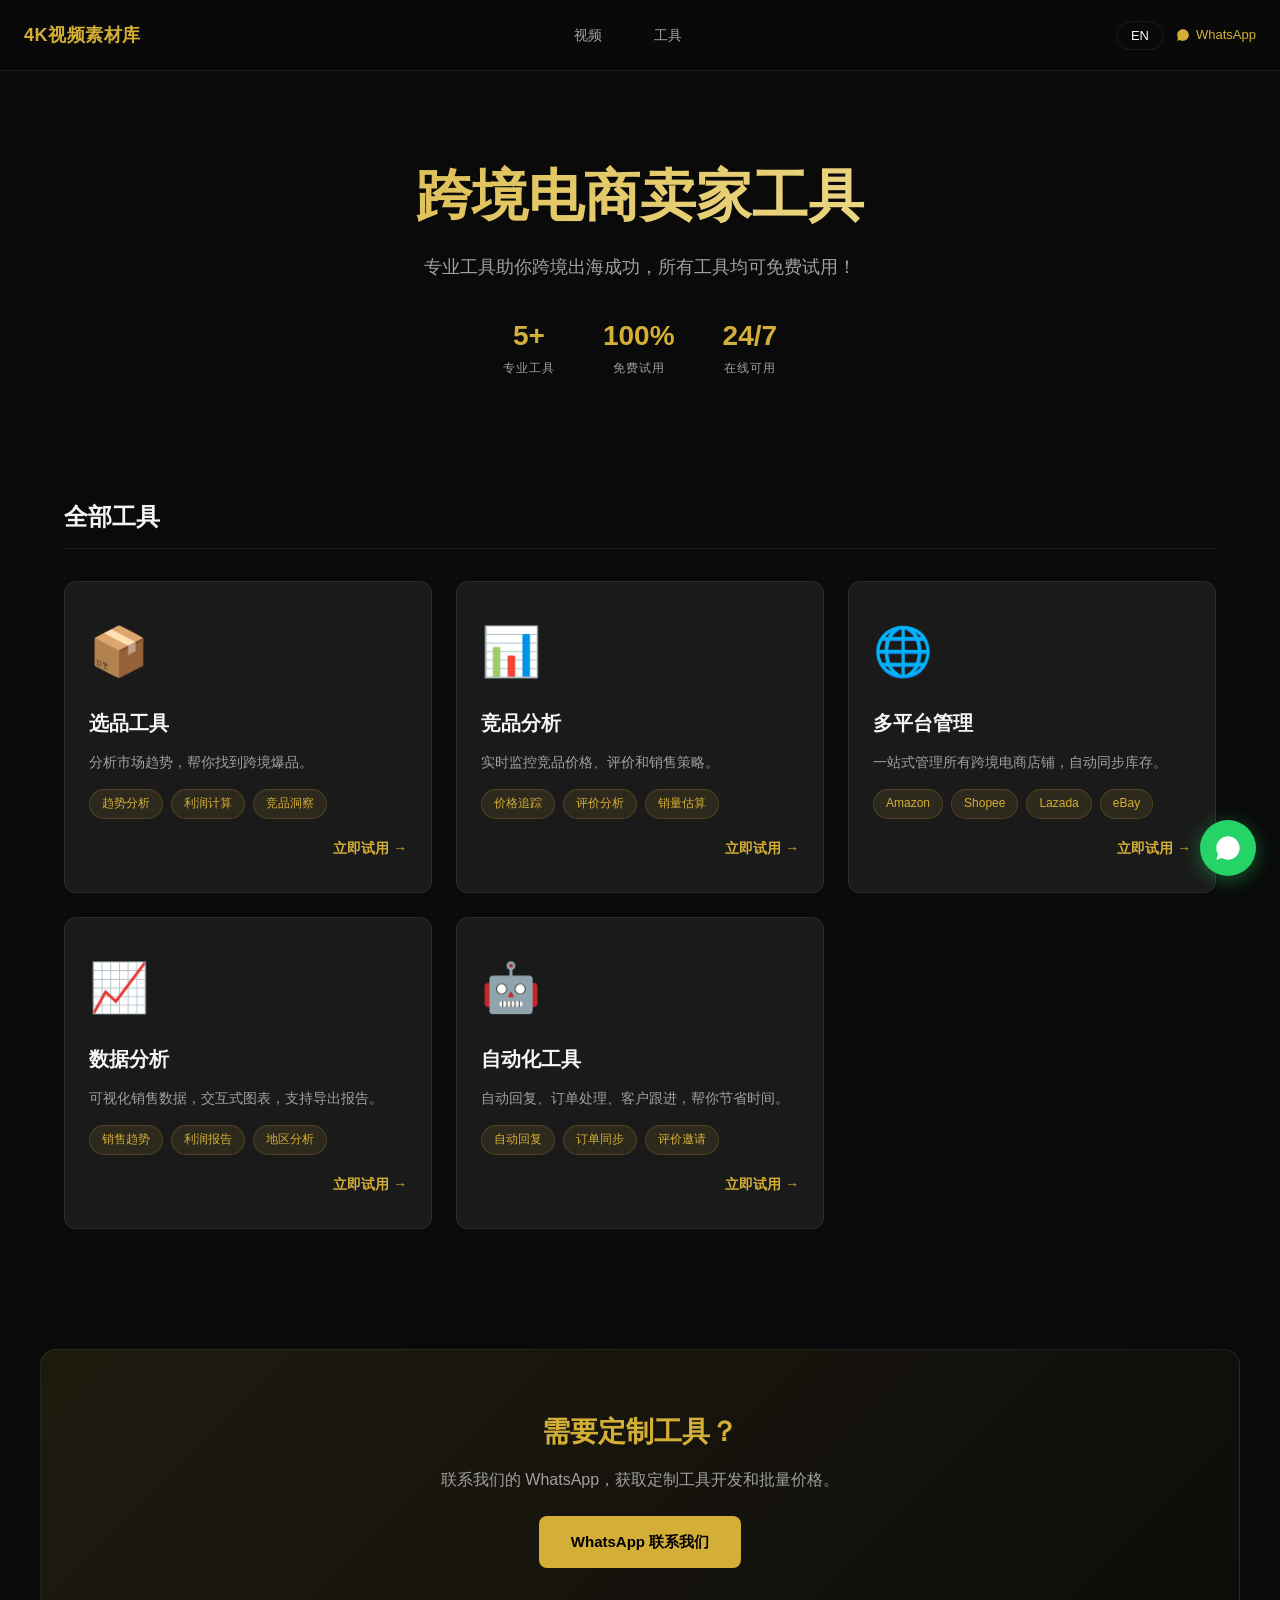
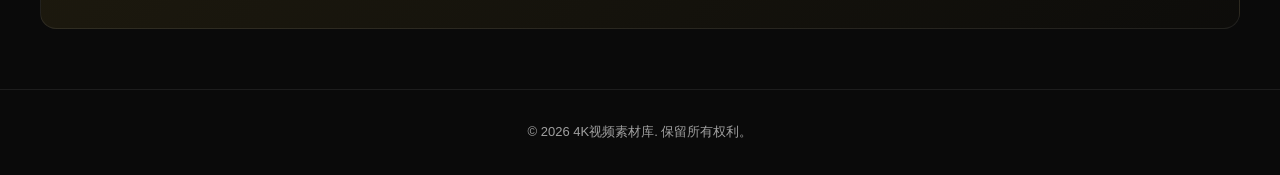
==== commit 86fd1024: "refactor: remove Arabic language, keep Chinese + English only" ====
--- a/tools.html
+++ b/tools.html
@@ -11,12 +11,10 @@
   <div class="lang-loading">加载中...</div>
 
   <script>
-    // 语言辅助函数：zh=中文, en=英文, ar=阿拉伯语
-    function t(zh, en, ar) {
+    // 语言辅助函数：zh=中文, en=英文
+    function t(zh, en) {
       const lang = localStorage.getItem('lang') || 'zh';
-      if (lang === 'ar') return ar;
-      if (lang === 'en') return en;
-      return zh;
+      return lang === 'en' ? en : zh;
     }
 
     // 立即读取 config 注入页面
@@ -36,11 +34,9 @@
 
     function renderToolsPage(config, products) {
       const lang = localStorage.getItem('lang') || 'zh';
-      const dir = lang === 'ar' ? 'rtl' : 'ltr';
-
-      document.documentElement.lang = lang === 'zh' ? 'zh-CN' : lang;
-      document.documentElement.dir = dir;
-      document.title = t(config.site.name_zh, config.site.name_en, config.site.name_zh) + t(' - 跨境工具', ' - Cross-Border Tools', ' - أدوات التجارة العابرة للحدود');
+      document.documentElement.lang = lang === 'zh' ? 'zh-CN' : 'en';
+      document.documentElement.dir = 'ltr';
+      document.title = t(config.site.name_zh, config.site.name_en) + t(' - 跨境工具', ' - Cross-Border Tools');
 
       // Facebook Pixel
       if (config.facebook.pixel_id) {
@@ -55,112 +51,97 @@
           icon: '📦',
           title_zh: '选品工具',
           title_en: 'Product Selection',
-          title_ar: 'اختيار المنتج',
           desc_zh: '分析市场趋势，帮你找到跨境爆品。',
           desc_en: 'Analyze market trends and find winning products for your cross-border business.',
-          desc_ar: 'تحليل اتجاهات السوق والعثور على المنتجات الرابحة لعملك التجاري العابر للحدود.',
           features_zh: ['趋势分析', '利润计算', '竞品洞察'],
-          features_en: ['Trend Analysis', 'Profit Calculator', 'Competitor Insights'],
-          features_ar: ['تحليل الاتجاهات', 'حاسبة الأرباح', 'رؤى المنافسين']
+          features_en: ['Trend Analysis', 'Profit Calculator', 'Competitor Insights']
         },
         {
           id: 'competitor-analysis',
           icon: '📊',
           title_zh: '竞品分析',
           title_en: 'Competitor Analysis',
-          title_ar: 'تحليل المنافسين',
           desc_zh: '实时监控竞品价格、评价和销售策略。',
           desc_en: 'Monitor competitor pricing, reviews, and sales strategies in real-time.',
-          desc_ar: 'راقب تسعير المنافسين والمراجعات واستراتيجيات المبيعات في الوقت الفعلي.',
           features_zh: ['价格追踪', '评价分析', '销量估算'],
-          features_en: ['Price Tracking', 'Review Analysis', 'Sales Estimation'],
-          features_ar: ['تتبع السعر', 'تحليل المراجعات', 'تقدير المبيعات']
+          features_en: ['Price Tracking', 'Review Analysis', 'Sales Estimation']
         },
         {
           id: 'multi-platform',
           icon: '🌐',
           title_zh: '多平台管理',
           title_en: 'Multi-Platform Manager',
-          title_ar: 'مدير متعدد المنصات',
           desc_zh: '一站式管理所有跨境电商店铺，自动同步库存。',
           desc_en: 'Manage all your cross-border stores from one dashboard. Sync inventory automatically.',
-          desc_ar: 'أدر جميع متاجرك العابرة للحدود من لوحة تحكم واحدة. مزامنة المخزون تلقائياً.',
           features_zh: ['Amazon', 'Shopee', 'Lazada', 'eBay'],
-          features_en: ['Amazon', 'Shopee', 'Lazada', 'eBay'],
-          features_ar: ['أمازون', 'شوبي', 'لازادا', 'إيبي']
+          features_en: ['Amazon', 'Shopee', 'Lazada', 'eBay']
         },
         {
           id: 'data-analysis',
           icon: '📈',
           title_zh: '数据分析',
           title_en: 'Data Analytics',
-          title_ar: 'تحليلات البيانات',
           desc_zh: '可视化销售数据，交互式图表，支持导出报告。',
           desc_en: 'Visualize your sales performance with interactive charts and export reports.',
-          desc_ar: 'تصور أداء مبيعاتك مع المخططات التفاعلية وتصدير التقارير.',
           features_zh: ['销售趋势', '利润报告', '地区分析'],
-          features_en: ['Sales Trends', 'Profit Reports', 'Regional Analysis'],
-          features_ar: ['اتجاهات المبيعات', 'تقارير الأرباح', 'التحليل الإقليمي']
+          features_en: ['Sales Trends', 'Profit Reports', 'Regional Analysis']
         },
         {
           id: 'automation',
           icon: '🤖',
           title_zh: '自动化工具',
           title_en: 'Automation Tools',
-          title_ar: 'أدوات الأتمتة',
           desc_zh: '自动回复、订单处理、客户跟进，帮你节省时间。',
           desc_en: 'Automate replies, order processing, and customer follow-ups to save time.',
-          desc_ar: 'أتمتة الردود ومعالجة الطلبات ومتابعة العملاء لتوفير الوقت.',
           features_zh: ['自动回复', '订单同步', '评价邀请'],
-          features_en: ['Auto-Reply', 'Order Sync', 'Review Requests'],
-          features_ar: ['الرد التلقائي', 'مزامنة الطلبات', 'طلبات المراجعة']
+          features_en: ['Auto-Reply', 'Order Sync', 'Review Requests']
         }
       ];
 
       const toolCardHTML = (tool) => `
         <div class="tool-card" data-id="${tool.id}" onclick="openTool('${tool.id}')">
           <div class="tool-icon">${tool.icon}</div>
-          <h3>${t(tool.title_zh, tool.title_en, tool.title_ar)}</h3>
-          <p>${t(tool.desc_zh, tool.desc_en, tool.desc_ar)}</p>
+          <h3>${t(tool.title_zh, tool.title_en)}</h3>
+          <p>${t(tool.desc_zh, tool.desc_en)}</p>
           <div class="tool-features">
-            ${t(tool.features_zh, tool.features_en, tool.features_ar).map(f => `<span class="feature-tag">${f}</span>`).join('')}
+            ${t(tool.features_zh, tool.features_en).map(f => `<span class="feature-tag">${f}</span>`).join('')}
           </div>
           <div class="tool-action">
-            <span class="btn-try">${t('立即试用', 'Try Now', 'جرب الآن')} →</span>
+            <span class="btn-try">${t('立即试用', 'Try Now')} →</span>
           </div>
         </div>
       `;
 
-      const langBtnText = lang === 'zh' ? 'EN' : (lang === 'en' ? 'العربية' : '中文');
+      const langBtnText = lang === 'zh' ? 'EN' : '中文';
 
       document.body.innerHTML = `
         <header class="topbar">
-          <div class="logo">${t(config.site.name_zh, config.site.name_en, config.site.name_zh)}</div>
+          <div class="logo">${t(config.site.name_zh, config.site.name_en)}</div>
           <nav class="topbar-nav">
-            <a href="index.html" class="nav-link">${t('视频', 'Videos', 'الفيديوهات')}</a>
-            <a href="tools.html" class="nav-link active">${t('工具', 'Tools', 'الأدوات')}</a>
+            <a href="index.html" class="nav-link">${t('视频', 'Videos')}</a>
+            <a href="tools.html" class="nav-link">${t('工具', 'Tools')}</a>
           </nav>
           <div class="topbar-actions">
             <button class="lang-toggle" onclick="toggleLang()">${langBtnText}</button>
             <a class="wa-top" target="_blank" rel="noopener" href="${config.contact.whatsapp_url}">
               <svg viewBox="0 0 24 24" width="14" height="14" fill="currentColor"><path d="M17.472 14.382c-.297-.149-1.758-.867-2.03-.967-.273-.099-.471-.148-.67.15-.197.297-.767.966-.94 1.164-.173.199-.347.223-.644.075-.297-.15-1.255-.463-2.39-1.475-.883-.788-1.48-1.761-1.653-2.059-.173-.297-.018-.458.13-.606.134-.133.298-.347.446-.52.149-.174.198-.298.298-.497.099-.198.05-.371-.025-.52-.075-.149-.669-1.612-.916-2.207-.242-.579-.487-.5-.669-.51-.173-.008-.371-.01-.57-.01-.198 0-.52.074-.792.372-.272.297-1.04 1.016-1.04 2.479 0 1.462 1.065 2.875 1.213 3.074.149.198 2.096 3.2 5.077 4.487.709.306 1.262.489 1.694.625.712.227 1.36.195 1.871.118.571-.085 1.758-.719 2.006-1.413.248-.694.248-1.289.173-1.413-.074-.124-.272-.198-.57-.347z"/><path d="M12 2C6.477 2 2 6.477 2 12c0 1.89.525 3.66 1.438 5.168L2 22l4.832-1.438A9.955 9.955 0 0012 22c5.523 0 10-4.477 10-10S17.523 2 12 2z"/></svg>
-              ${t('WhatsApp', 'WhatsApp', 'واتساب')}
+              WhatsApp
             </a>
           </div>
         </header>
 
         <section class="hero-tools">
-          <h1>${t('跨境电商卖家工具', 'Cross-Border Seller Tools', 'أدوات بائع التجارة العابرة للحدود')}</h1>
-          <p>${t('专业工具助你跨境出海成功，所有工具均可免费试用！', 'Professional tools to help you succeed in cross-border e-commerce. All tools are free to try!', 'أدوات احترافية لمساعدتك في النجاح في التجارة الإلكترونية العابرة للحدود. جميع الأدوات مجانية للتجربة!')}</p>
+          <h1>${t('跨境电商卖家工具', 'Cross-Border Seller Tools')}</h1>
+          <p>${t('专业工具助你跨境出海成功，所有工具均可免费试用！', 'Professional tools to help you succeed in cross-border e-commerce. All tools are free to try!')}</p>
           <div class="hero-stats">
-            <div><strong>5+</strong><span>${t('专业工具', 'Pro Tools', 'أدوات احترافية')}</span></div>
-            <div><strong>100%</strong><span>${t('免费试用', 'Free Trial', 'تجربة مجانية')}</span></div>
-            <div><strong>24/7</strong><span>${t('在线可用', 'Online', 'متوافر عبر الإنترنت')}</span></div>
+            <div><strong>5+</strong><span>${t('专业工具', 'Pro Tools')}</span></div>
+            <div><strong>100%</strong><span>${t('免费试用', 'Free Trial')}</span></div>
+            <div><strong>24/7</strong><span>${t('在线可用', 'Online')}</span></div>
           </div>
         </section>
 
         <section class="section">
-          <h2 class="section-title">${t('全部工具', 'All Tools', 'جميع الأدوات')}</h2>
+          <h2 class="section-title">${t('全部工具', 'All Tools')}</h2>
           <div class="tools-grid" id="tools-grid">
             ${toolCards.map(toolCardHTML).join('')}
           </div>
@@ -174,18 +155,18 @@
         </div>
 
         <section class="cta-section">
-          <h2>${t('需要定制工具？', 'Need Custom Tools?', 'تحتاج أدوات مخصصة؟')}</h2>
-          <p>${t('联系我们的 WhatsApp，获取定制工具开发和批量价格。', 'Contact us on WhatsApp for custom tool development and bulk pricing.', 'تواصل معنا عبر واتساب لتطوير أدوات مخصصة وأسعار الجملة.')}</p>
-          <a class="btn-cta" target="_blank" rel="noopener" href="${config.contact.whatsapp_url}?text=${encodeURIComponent(t('你好，我需要定制跨境工具', 'Hi, I need custom cross-border tools', 'مرحباً، أحتاج أدوات تجارة عابرة للحدود مخصصة'))}">
-            ${t('WhatsApp 联系我们', 'Contact on WhatsApp', 'تواصل عبر واتساب')}
+          <h2>${t('需要定制工具？', 'Need Custom Tools?')}</h2>
+          <p>${t('联系我们的 WhatsApp，获取定制工具开发和批量价格。', 'Contact us on WhatsApp for custom tool development and bulk pricing.')}</p>
+          <a class="btn-cta" target="_blank" rel="noopener" href="${config.contact.whatsapp_url}?text=${encodeURIComponent(t('你好，我需要定制跨境工具', 'Hi, I need custom cross-border tools'))}">
+            ${t('WhatsApp 联系我们', 'Contact on WhatsApp')}
           </a>
         </section>
 
         <footer>
-          <p>© ${new Date().getFullYear()} ${t(config.site.name_zh, config.site.name_en, config.site.name_zh)}. ${t('保留所有权利。', 'All rights reserved.', 'جميع الحقوق محفوظة.')}</p>
+          <p>&copy; ${new Date().getFullYear()} ${t(config.site.name_zh, config.site.name_en)}. ${t('保留所有权利。', 'All rights reserved.')}</p>
         </footer>
 
-        <a class="wa-float" target="_blank" rel="noopener" href="${config.contact.whatsapp_url}?text=${encodeURIComponent(t('你好，我对你们的工具感兴趣', 'Hi, I am interested in your tools', 'مرحباً، أنا مهتم بأدواتكم'))}" onclick="trackContact()" aria-label="WhatsApp">
+        <a class="wa-float" target="_blank" rel="noopener" href="${config.contact.whatsapp_url}?text=${encodeURIComponent(t('你好，我对你们的工具感兴趣', 'Hi, I am interested in your tools'))}" onclick="trackContact()" aria-label="WhatsApp">
           <svg viewBox="0 0 24 24" width="28" height="28" fill="white"><path d="M17.472 14.382c-.297-.149-1.758-.867-2.03-.967-.273-.099-.471-.148-.67.15-.197.297-.767.966-.94 1.164-.173.199-.347.223-.644.075-.297-.15-1.255-.463-2.39-1.475-.883-.788-1.48-1.761-1.653-2.059-.173-.297-.018-.458.13-.606.134-.133.298-.347.446-.52.149-.174.198-.298.298-.497.099-.198.05-.371-.025-.52-.075-.149-.669-1.612-.916-2.207-.242-.579-.487-.5-.669-.51-.173-.008-.371-.01-.57-.01-.198 0-.52.074-.792.372-.272.297-1.04 1.016-1.04 2.479 0 1.462 1.065 2.875 1.213 3.074.149.198 2.096 3.2 5.077 4.487.709.306 1.262.489 1.694.625.712.227 1.36.195 1.871.118.571-.085 1.758-.719 2.006-1.413.248-.694.248-1.289.173-1.413-.074-.124-.272-.198-.57-.347z"/><path d="M12 2C6.477 2 2 6.477 2 12c0 1.89.525 3.66 1.438 5.168L2 22l4.832-1.438A9.955 9.955 0 0012 22c5.523 0 10-4.477 10-10S17.523 2 12 2z"/></svg>
         </a>
       `;
@@ -193,8 +174,7 @@
 
     function toggleLang() {
       const cur = localStorage.getItem('lang') || 'zh';
-      // 循环切换：中文 → 英文 → 阿拉伯语 → 中文
-      const next = cur === 'zh' ? 'en' : (cur === 'en' ? 'ar' : 'zh');
+      const next = cur === 'zh' ? 'en' : 'zh';
       localStorage.setItem('lang', next);
       location.reload();
     }
@@ -206,21 +186,20 @@
         'product-selection': {
           title_zh: '选品工具',
           title_en: 'Product Selection Tool',
-          title_ar: 'أداة اختيار المنتج',
-          content: `
-            <h2>${t('选品工具', 'Product Selection Tool', 'أداة اختيار المنتج')}</h2>
-            <div class="tool-form">
-              <div class="form-group">
-                <label>${t('商品类目', 'Product Category', 'فئة المنتج')}</label>
+          content: `
+            <h2>${t('选品工具', 'Product Selection Tool')}</h2>
+            <div class="tool-form">
+              <div class="form-group">
+                <label>${t('商品类目', 'Product Category')}</label>
                 <select>
-                  <option>${t('电子产品', 'Electronics', 'إلكترونيات')}</option>
-                  <option>${t('时尚服饰', 'Fashion', 'أزياء')}</option>
-                  <option>${t('家居园艺', 'Home & Garden', 'منزل وحديقة')}</option>
-                  <option>${t('美妆健康', 'Beauty & Health', 'جمال وصحة')}</option>
+                  <option>${t('电子产品', 'Electronics')}</option>
+                  <option>${t('时尚服饰', 'Fashion')}</option>
+                  <option>${t('家居园艺', 'Home & Garden')}</option>
+                  <option>${t('美妆健康', 'Beauty & Health')}</option>
                 </select>
               </div>
               <div class="form-group">
-                <label>${t('目标市场', 'Target Market', 'السوق المستهدف')}</label>
+                <label>${t('目标市场', 'Target Market')}</label>
                 <select>
                   <option>USA</option>
                   <option>UAE</option>
@@ -229,10 +208,10 @@
                 </select>
               </div>
               <div class="form-group">
-                <label>${t('价格区间（美元）', 'Price Range (USD)', 'نطاق السعر (دولار)')}</label>
+                <label>${t('价格区间（美元）', 'Price Range (USD)')}</label>
                 <input type="range" min="0" max="1000" value="100">
               </div>
-              <button class="btn-cta" onclick="showToolResult('product-selection')">${t('开始分析', 'Analyze', 'تحليل')}</button>
+              <button class="btn-cta" onclick="showToolResult('product-selection')">${t('开始分析', 'Analyze')}</button>
             </div>
             <div id="tool-result"></div>
           `
@@ -240,16 +219,15 @@
         'competitor-analysis': {
           title_zh: '竞品分析',
           title_en: 'Competitor Analysis Tool',
-          title_ar: 'أداة تحليل المنافسين',
-          content: `
-            <h2>${t('竞品分析工具', 'Competitor Analysis Tool', 'أداة تحليل المنافسين')}</h2>
-            <div class="tool-form">
-              <div class="form-group">
-                <label>${t('竞品店铺链接', 'Competitor Store URL', 'رابط متجر المنافس')}</label>
+          content: `
+            <h2>${t('竞品分析工具', 'Competitor Analysis Tool')}</h2>
+            <div class="tool-form">
+              <div class="form-group">
+                <label>${t('竞品店铺链接', 'Competitor Store URL')}</label>
                 <input type="text" placeholder="https://...">
               </div>
               <div class="form-group">
-                <label>${t('平台', 'Platform', 'المنصة')}</label>
+                <label>${t('平台', 'Platform')}</label>
                 <select>
                   <option>Amazon</option>
                   <option>Shopee</option>
@@ -257,7 +235,7 @@
                   <option>eBay</option>
                 </select>
               </div>
-              <button class="btn-cta" onclick="showToolResult('competitor-analysis')">${t('开始分析', 'Analyze', 'تحليل')}</button>
+              <button class="btn-cta" onclick="showToolResult('competitor-analysis')">${t('开始分析', 'Analyze')}</button>
             </div>
             <div id="tool-result"></div>
           `
@@ -265,27 +243,26 @@
         'multi-platform': {
           title_zh: '多平台管理',
           title_en: 'Multi-Platform Manager',
-          title_ar: 'مدير متعدد المنصات',
-          content: `
-            <h2>${t('多平台管理', 'Multi-Platform Manager', 'مدير متعدد المنصات')}</h2>
-            <div class="tool-form">
-              <p style="color:var(--text-dim);margin-bottom:20px">${t('连接你的店铺，一站式管理。', 'Connect your stores to manage them from one place.', 'اربط متاجرك لإدارتها من مكان واحد.')}</p>
+          content: `
+            <h2>${t('多平台管理', 'Multi-Platform Manager')}</h2>
+            <div class="tool-form">
+              <p style="color:var(--text-dim);margin-bottom:20px">${t('连接你的店铺，一站式管理。', 'Connect your stores to manage them from one place.')}</p>
               <div class="platform-cards">
                 <div class="platform-card">
                   <h3>Amazon</h3>
-                  <button class="btn-connect">${t('连接', 'Connect', 'اربط')}</button>
+                  <button class="btn-connect">${t('连接', 'Connect')}</button>
                 </div>
                 <div class="platform-card">
                   <h3>Shopee</h3>
-                  <button class="btn-connect">${t('连接', 'Connect', 'اربط')}</button>
+                  <button class="btn-connect">${t('连接', 'Connect')}</button>
                 </div>
                 <div class="platform-card">
                   <h3>Lazada</h3>
-                  <button class="btn-connect">${t('连接', 'Connect', 'اربط')}</button>
+                  <button class="btn-connect">${t('连接', 'Connect')}</button>
                 </div>
                 <div class="platform-card">
                   <h3>eBay</h3>
-                  <button class="btn-connect">${t('连接', 'Connect', 'اربط')}</button>
+                  <button class="btn-connect">${t('连接', 'Connect')}</button>
                 </div>
               </div>
             </div>
@@ -294,23 +271,22 @@
         'data-analysis': {
           title_zh: '数据分析',
           title_en: 'Data Analytics Tool',
-          title_ar: 'أداة تحليل البيانات',
-          content: `
-            <h2>${t('数据分析工具', 'Data Analytics Tool', 'أداة تحليل البيانات')}</h2>
-            <div class="tool-form">
-              <div class="form-group">
-                <label>${t('上传销售数据（CSV）', 'Upload Sales Data (CSV)', 'ارفع بيانات المبيعات (CSV)')}</label>
+          content: `
+            <h2>${t('数据分析工具', 'Data Analytics Tool')}</h2>
+            <div class="tool-form">
+              <div class="form-group">
+                <label>${t('上传销售数据（CSV）', 'Upload Sales Data (CSV)')}</label>
                 <input type="file" accept=".csv">
               </div>
               <div class="form-group">
-                <label>${t('分析类型', 'Analysis Type', 'نوع التحليل')}</label>
+                <label>${t('分析类型', 'Analysis Type')}</label>
                 <select>
-                  <option>${t('销售趋势', 'Sales Trend', 'اتجاه المبيعات')}</option>
-                  <option>${t('利润分析', 'Profit Analysis', 'تحليل الأرباح')}</option>
-                  <option>${t('地区分布', 'Regional Distribution', 'التوزيع الإقليمي')}</option>
+                  <option>${t('销售趋势', 'Sales Trend')}</option>
+                  <option>${t('利润分析', 'Profit Analysis')}</option>
+                  <option>${t('地区分布', 'Regional Distribution')}</option>
                 </select>
               </div>
-              <button class="btn-cta" onclick="showToolResult('data-analysis')">${t('开始分析', 'Analyze', 'تحليل')}</button>
+              <button class="btn-cta" onclick="showToolResult('data-analysis')">${t('开始分析', 'Analyze')}</button>
             </div>
             <div id="tool-result"></div>
           `
@@ -318,25 +294,24 @@
         'automation': {
           title_zh: '自动化工具',
           title_en: 'Automation Tools',
-          title_ar: 'أدوات الأتمتة',
-          content: `
-            <h2>${t('自动化工具', 'Automation Tools', 'أدوات الأتمتة')}</h2>
+          content: `
+            <h2>${t('自动化工具', 'Automation Tools')}</h2>
             <div class="tool-form">
               <div class="automation-options">
                 <div class="auto-option">
-                  <h3>${t('自动回复', 'Auto-Reply', 'الرد التلقائي')}</h3>
-                  <p>${t('根据关键词自动回复客户消息。', 'Automatically reply to customer messages based on keywords.', 'الرد تلقائياً على رسائل العملاء بناءً على الكلمات المفتاحية.')}</p>
-                  <button class="btn-connect">${t('设置', 'Setup', 'إعداد')}</button>
+                  <h3>${t('自动回复', 'Auto-Reply')}</h3>
+                  <p>${t('根据关键词自动回复客户消息。', 'Automatically reply to customer messages based on keywords.')}</p>
+                  <button class="btn-connect">${t('设置', 'Setup')}</button>
                 </div>
                 <div class="auto-option">
-                  <h3>${t('订单同步', 'Order Sync', 'مزامنة الطلبات')}</h3>
-                  <p>${t('将所有平台的订单同步到一个面板。', 'Sync orders from all platforms to one dashboard.', 'مزامنة الطلبات من جميع المنصات إلى لوحة تحكم واحدة.')}</p>
-                  <button class="btn-connect">${t('设置', 'Setup', 'إعداد')}</button>
+                  <h3>${t('订单同步', 'Order Sync')}</h3>
+                  <p>${t('将所有平台的订单同步到一个面板。', 'Sync orders from all platforms to one dashboard.')}</p>
+                  <button class="btn-connect">${t('设置', 'Setup')}</button>
                 </div>
                 <div class="auto-option">
-                  <h3>${t('评价邀请', 'Review Request', 'طلب مراجعة')}</h3>
-                  <p>${t('自动向客户发送评价邀请邮件。', 'Automatically send review request emails to customers.', 'إرسال رسائل طلب مراجعة للعملاء تلقائياً.')}</p>
-                  <button class="btn-connect">${t('设置', 'Setup', 'إعداد')}</button>
+                  <h3>${t('评价邀请', 'Review Request')}</h3>
+                  <p>${t('自动向客户发送评价邀请邮件。', 'Automatically send review request emails to customers.')}</p>
+                  <button class="btn-connect">${t('设置', 'Setup')}</button>
                 </div>
               </div>
             </div>
@@ -360,13 +335,13 @@
 
       document.getElementById('tool-result').innerHTML = `
         <div class="result-box">
-          <h3>${t('分析结果', 'Analysis Result', 'نتيجة التحليل')}</h3>
-          <p style="color:var(--text-dim)">${t('这是演示结果。联系我们的 WhatsApp 获取该工具的完整访问权限。', 'This is a demo result. Contact us on WhatsApp to get full access to this tool.', 'هذه نتيجة تجريبية. تواصل معنا عبر واتساب للحصول على الوصول الكامل لهذه الأدة.')}</p>
+          <h3>${t('分析结果', 'Analysis Result')}</h3>
+          <p style="color:var(--text-dim)">${t('这是演示结果。联系我们的 WhatsApp 获取该工具的完整访问权限。', 'This is a demo result. Contact us on WhatsApp to get full access to this tool.')}</p>
           <div style="margin-top:20px;padding:20px;background:var(--card);border-radius:8px;">
-            <p>📊 ${t('此处将显示数据可视化结果。', 'Sample data visualization would appear here.', 'عرض بيانات تجريبي سيظهر هنا.')}</p>
+            <p>📊 ${t('此处将显示数据可视化结果。', 'Sample data visualization would appear here.')}</p>
           </div>
           <a class="btn-cta" style="margin-top:20px;display:inline-block" target="_blank" href="#" onclick="trackLead()">
-            ${t('WhatsApp 获取完整权限', 'Get Full Access on WhatsApp', 'احصل على الوصول الكامل عبر واتساب')}
+            ${t('WhatsApp 获取完整权限', 'Get Full Access on WhatsApp')}
           </a>
         </div>
       `;
